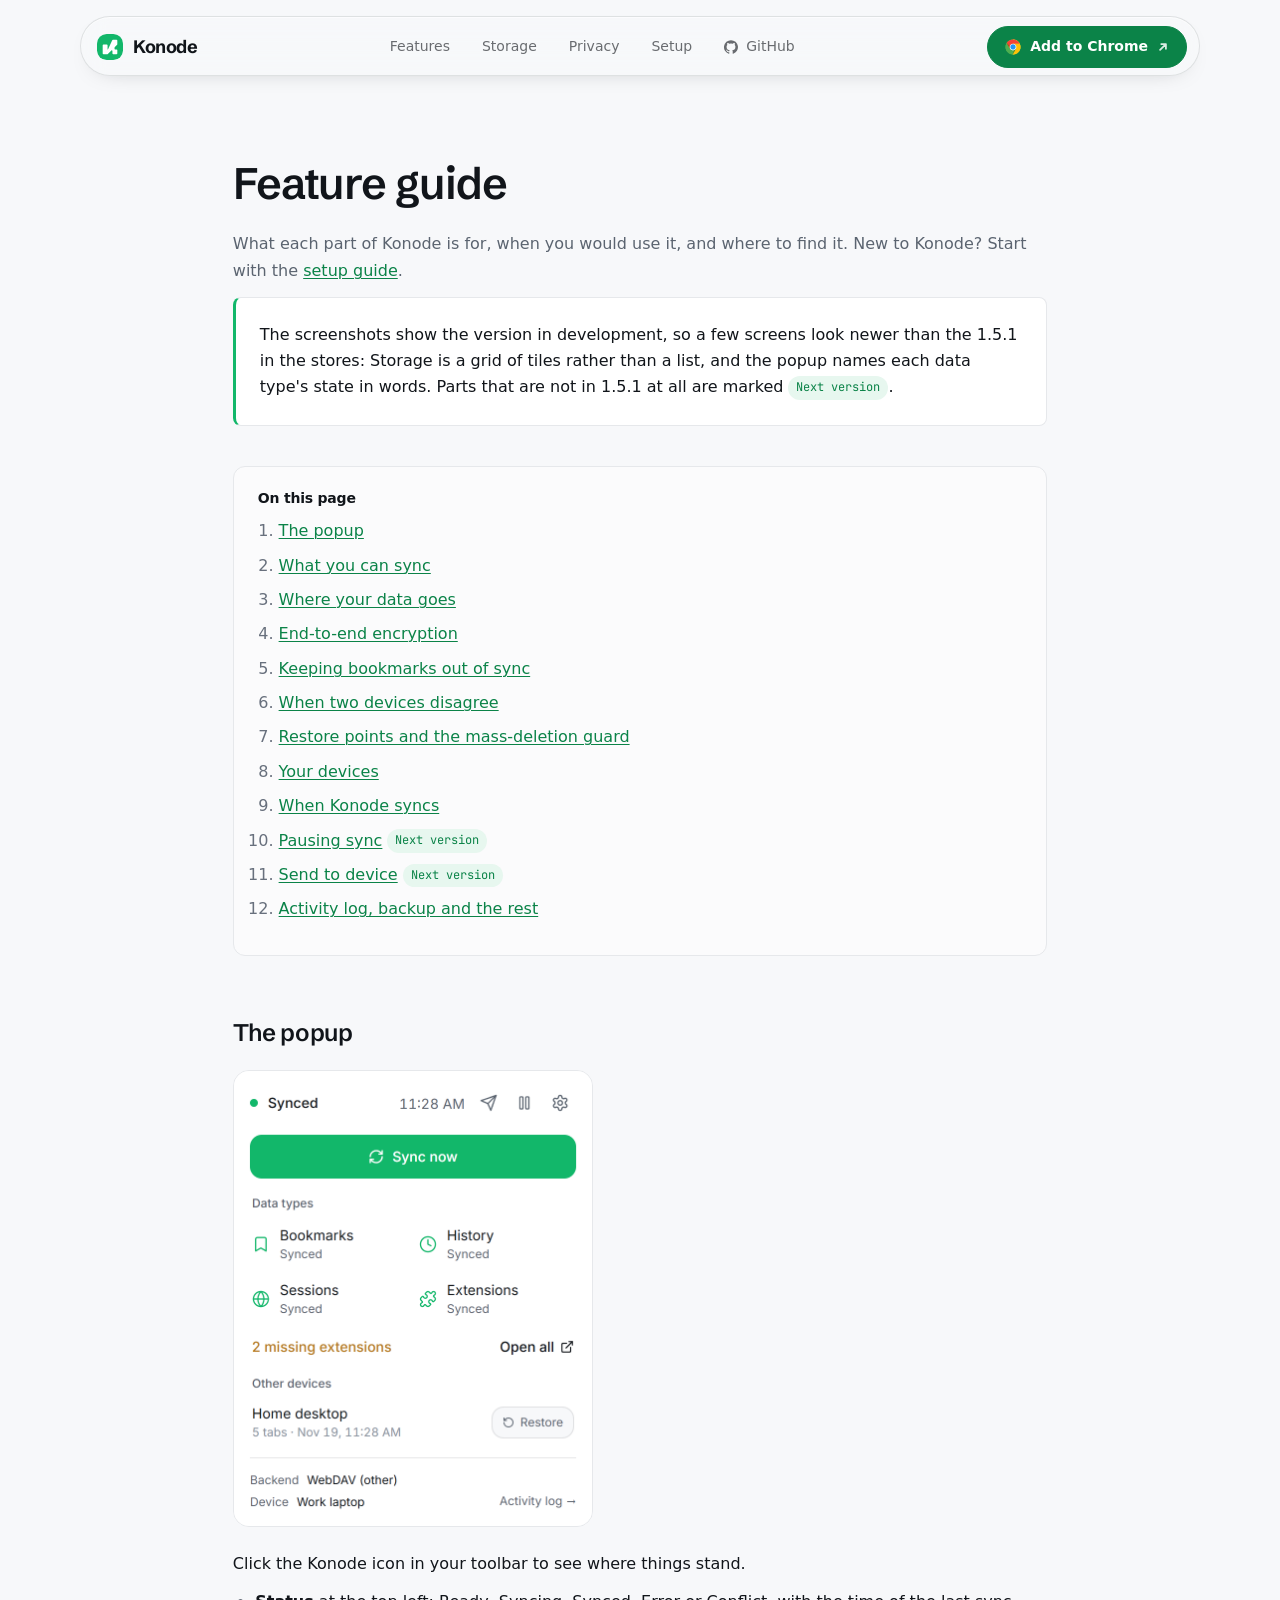
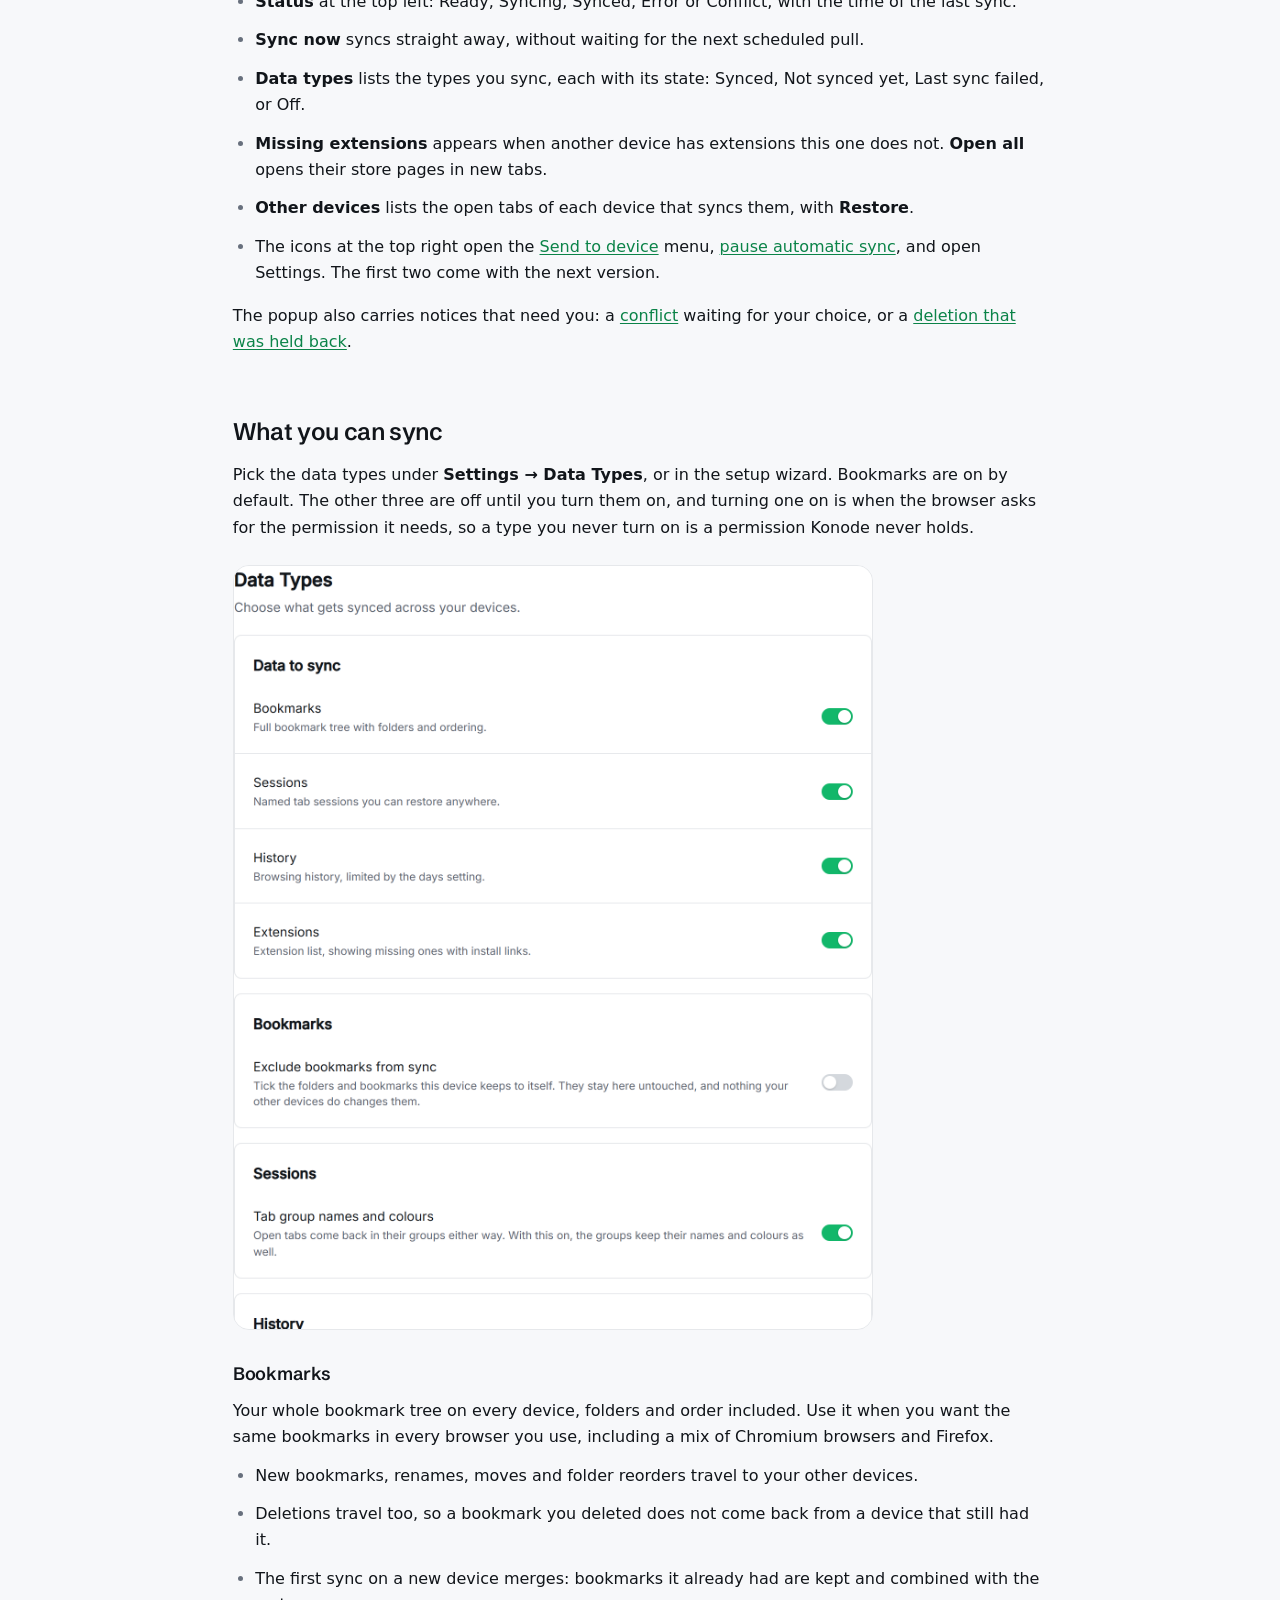
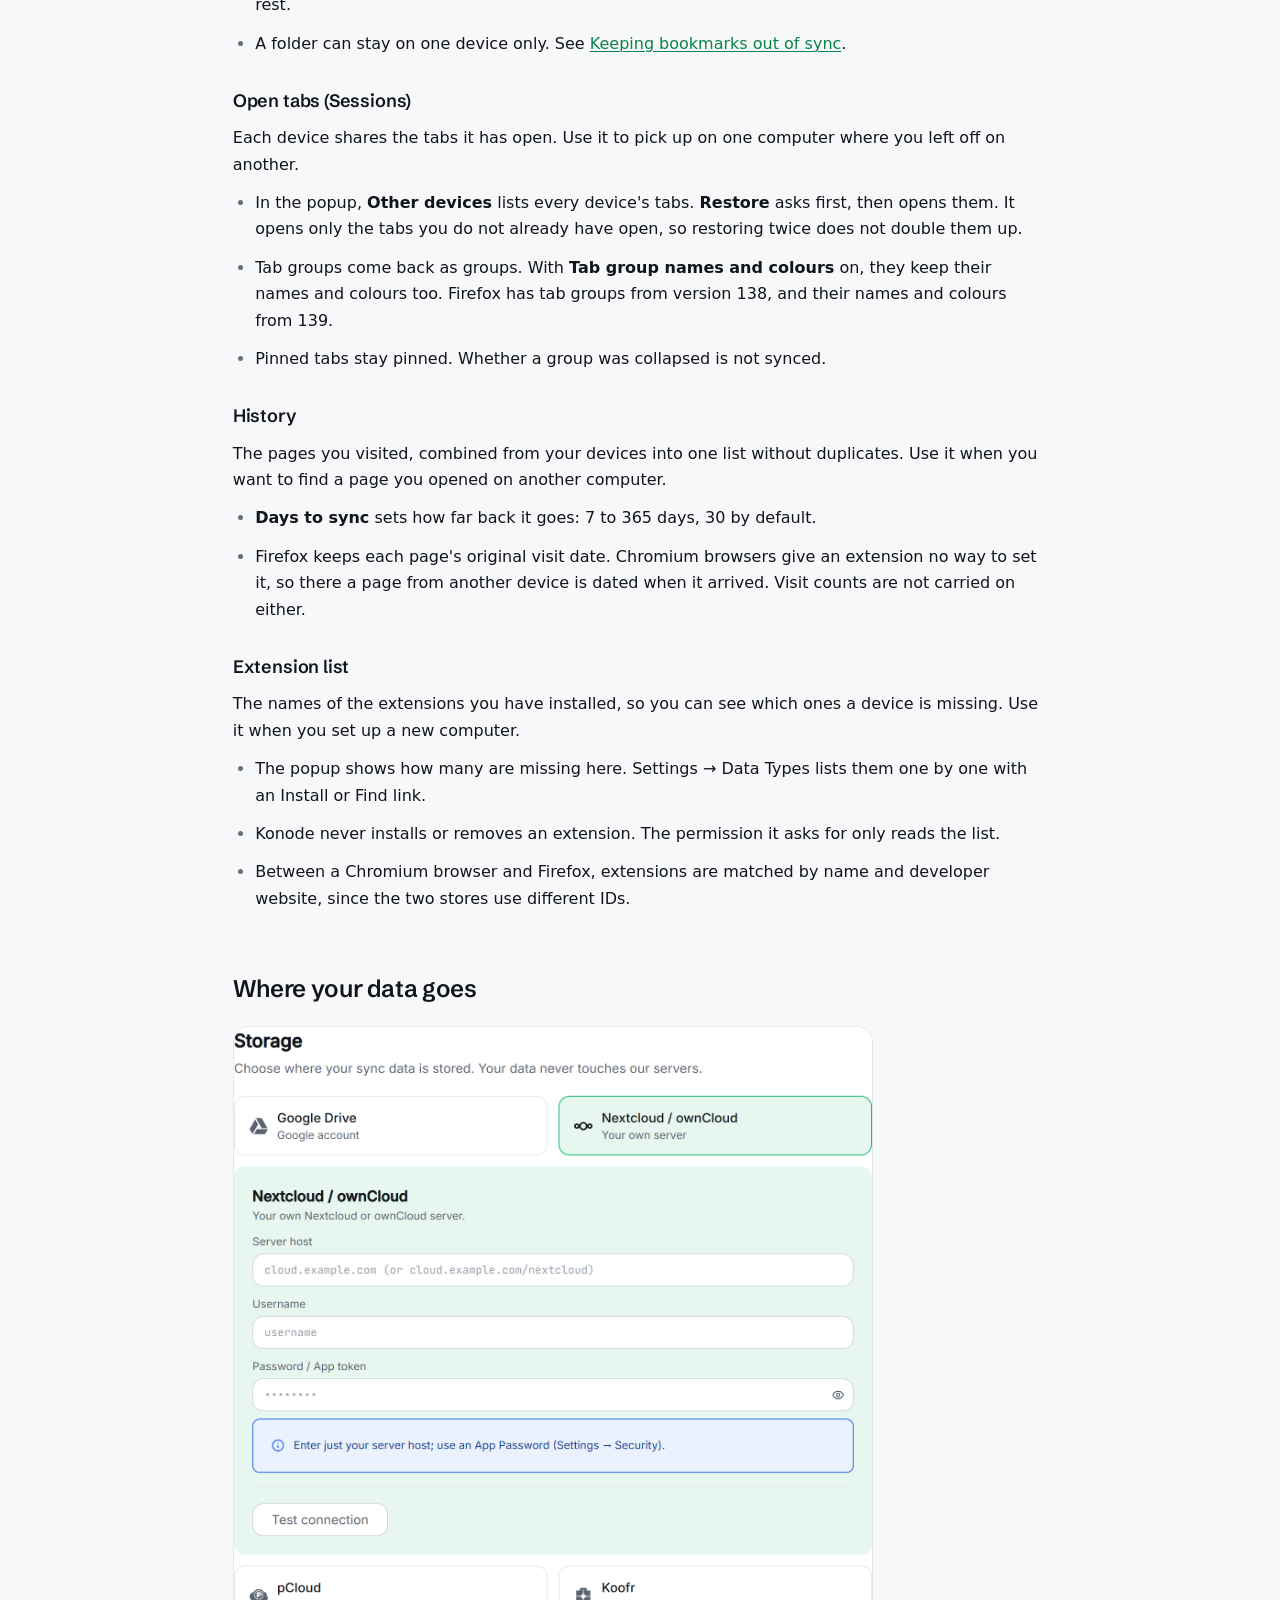
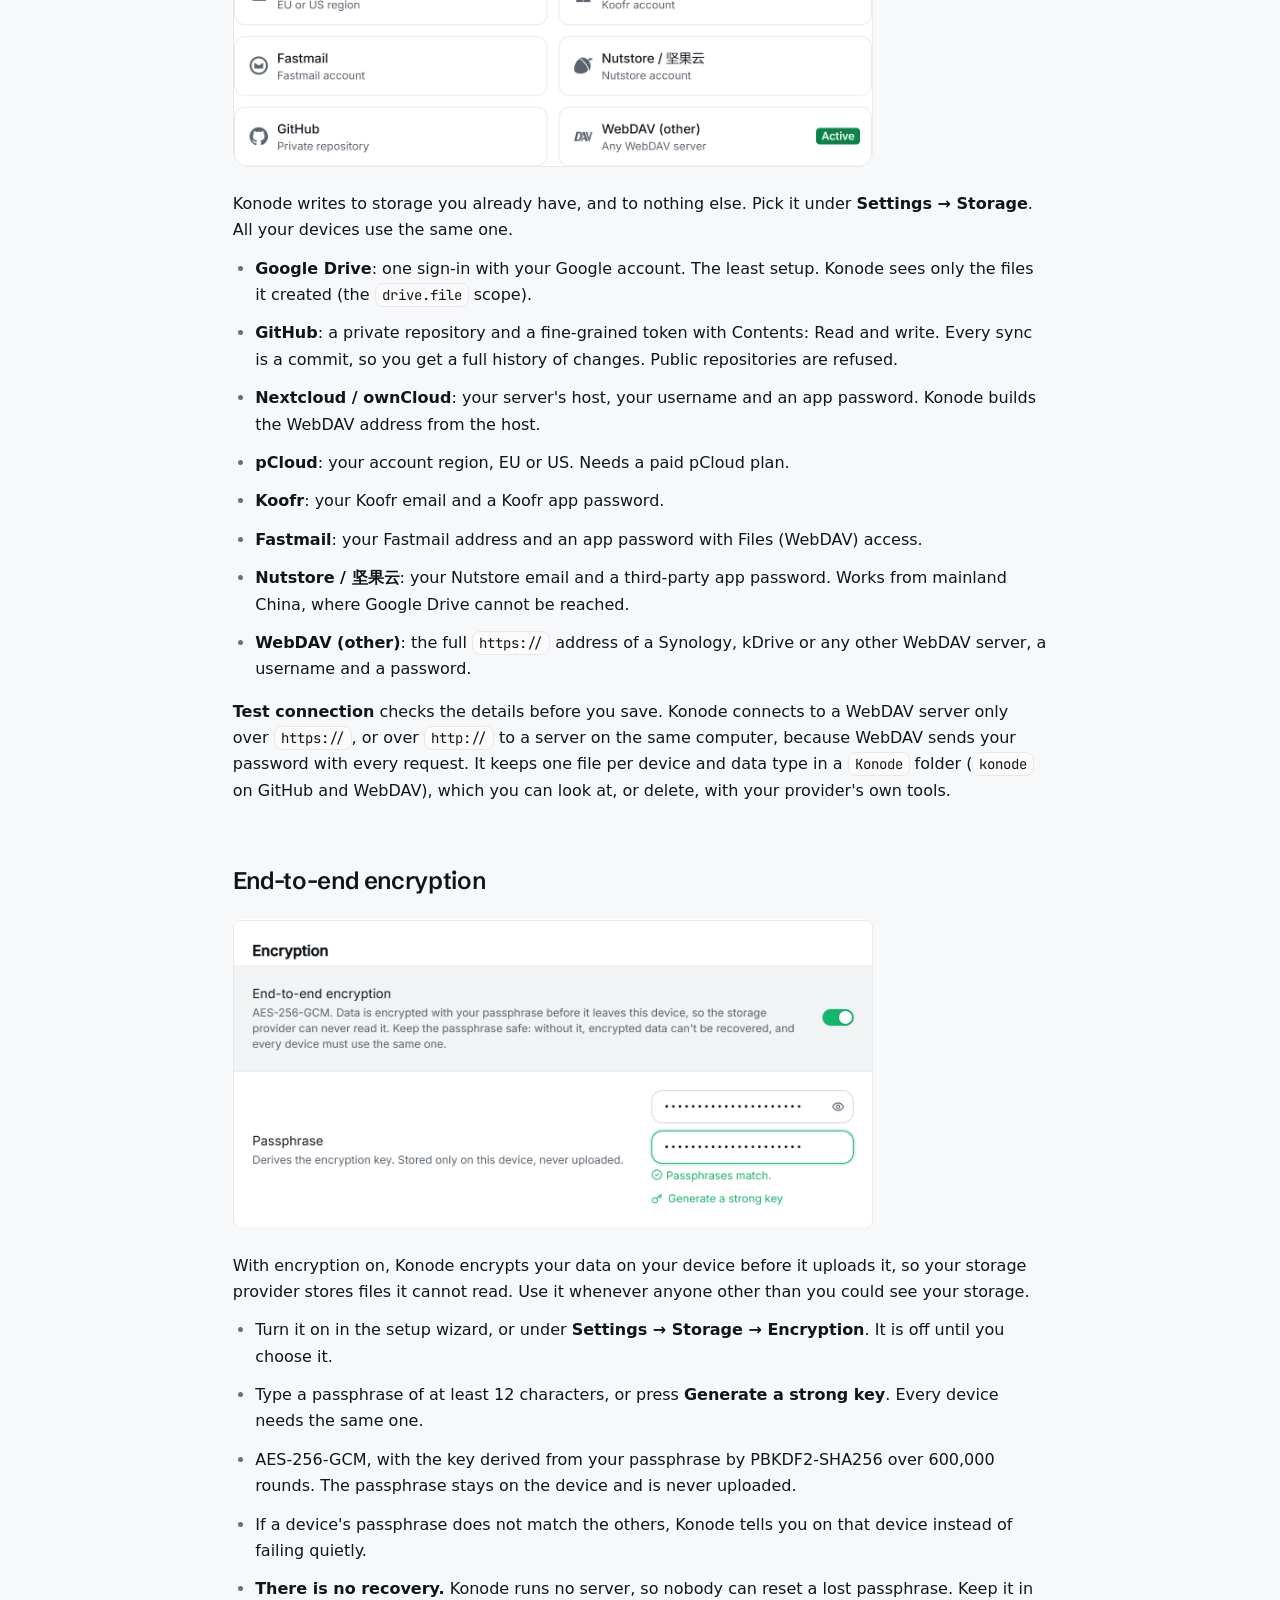
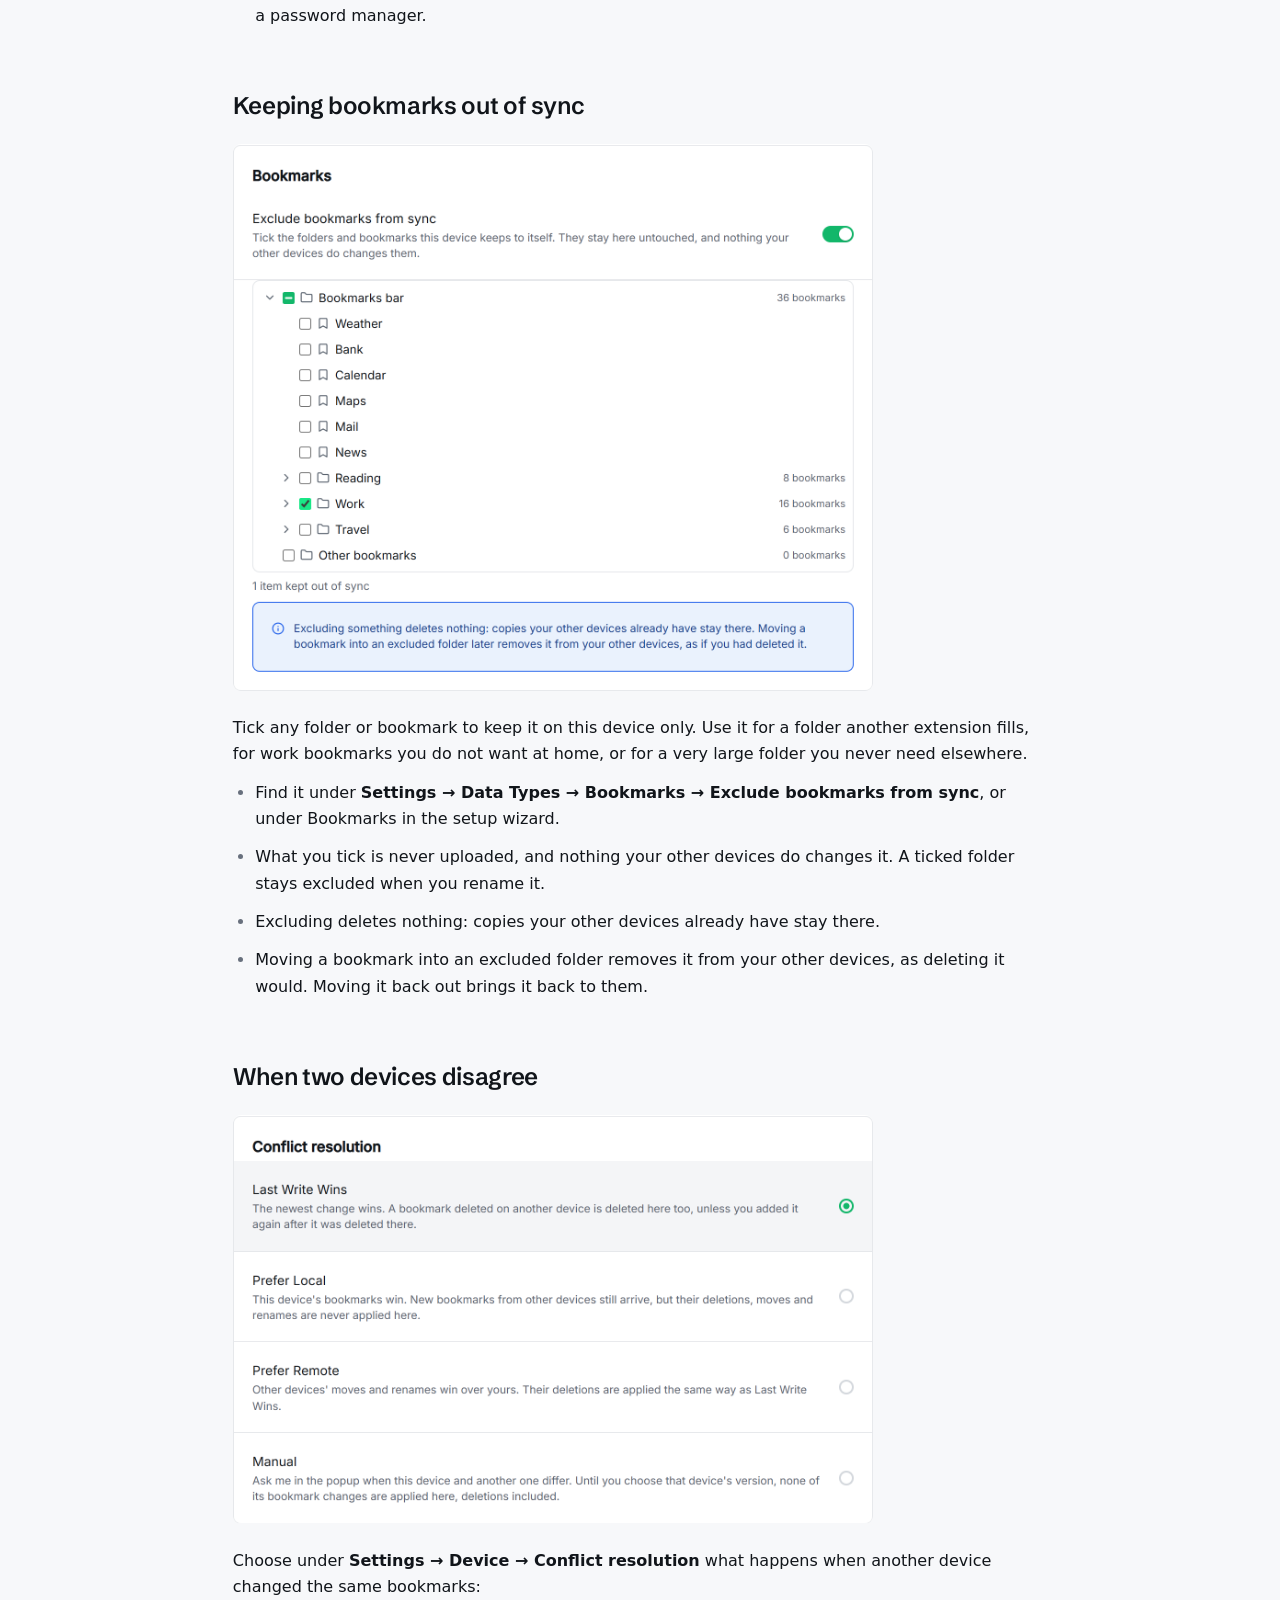
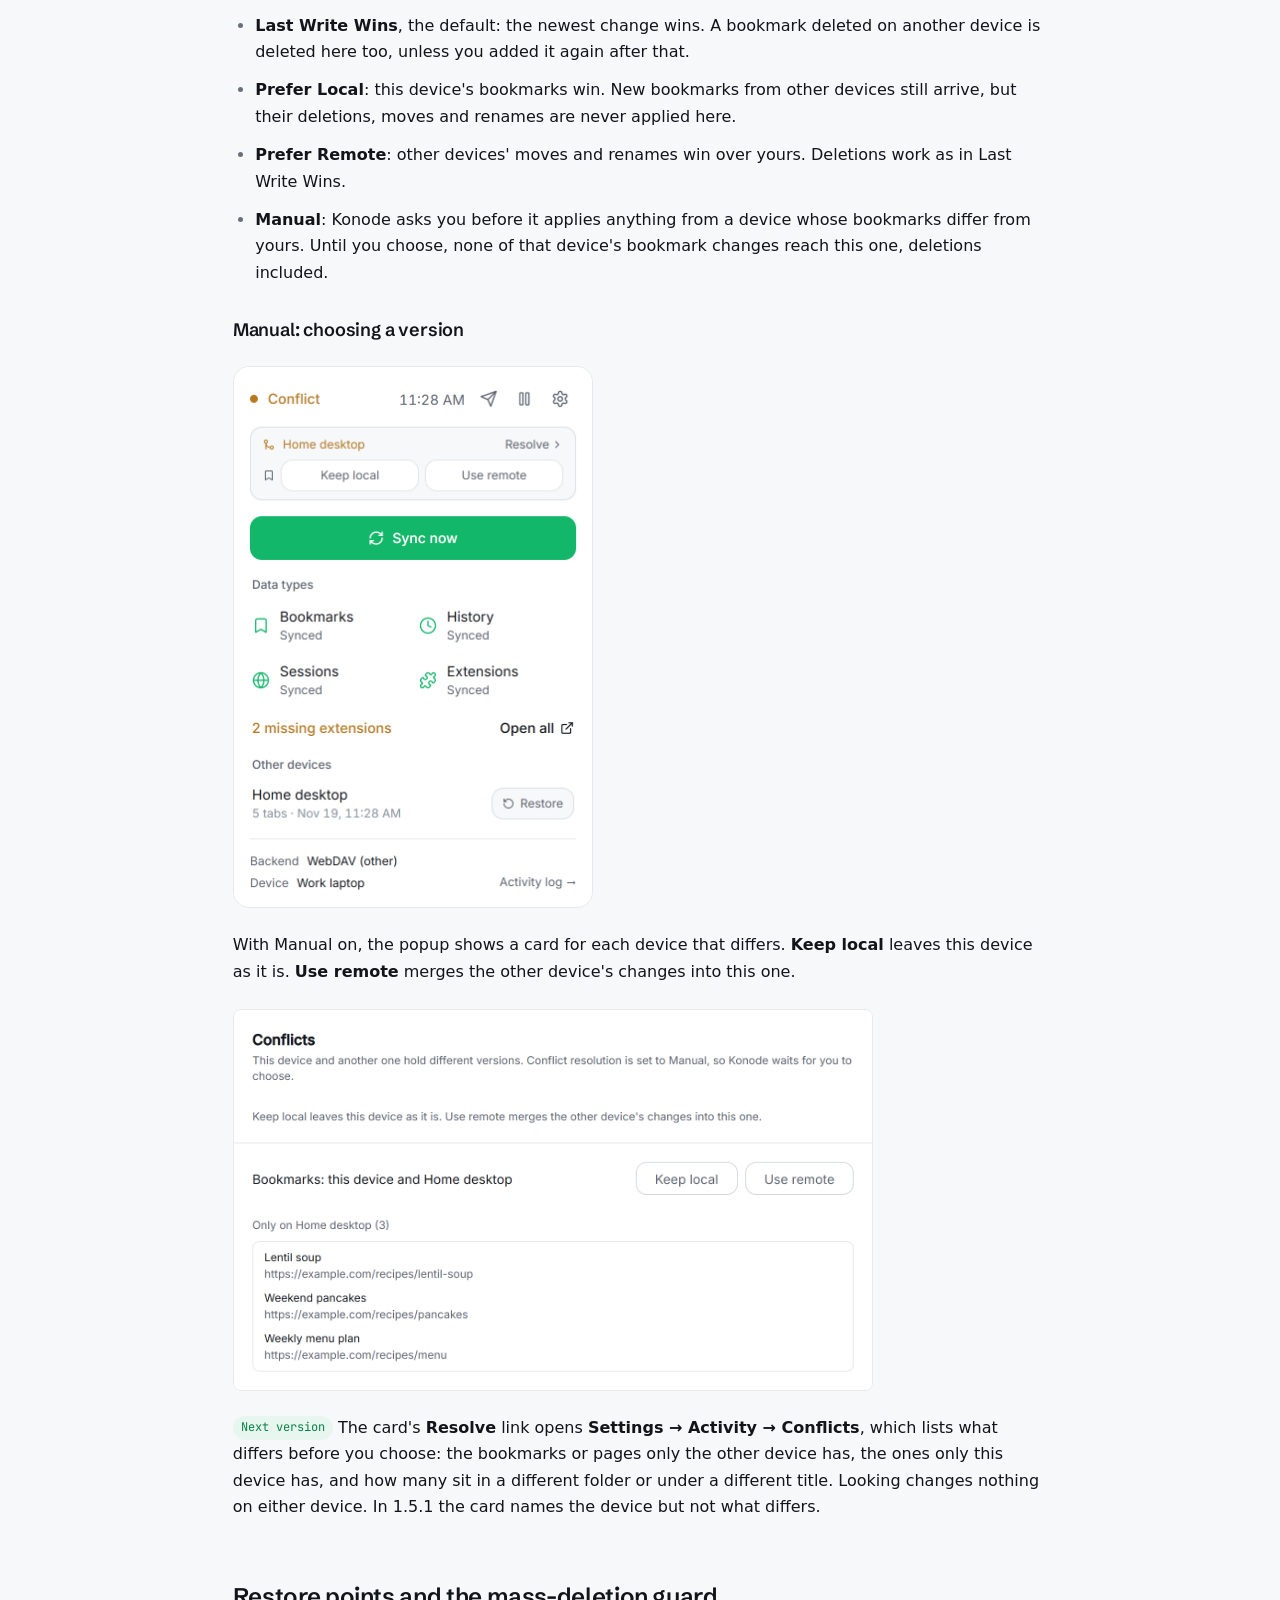
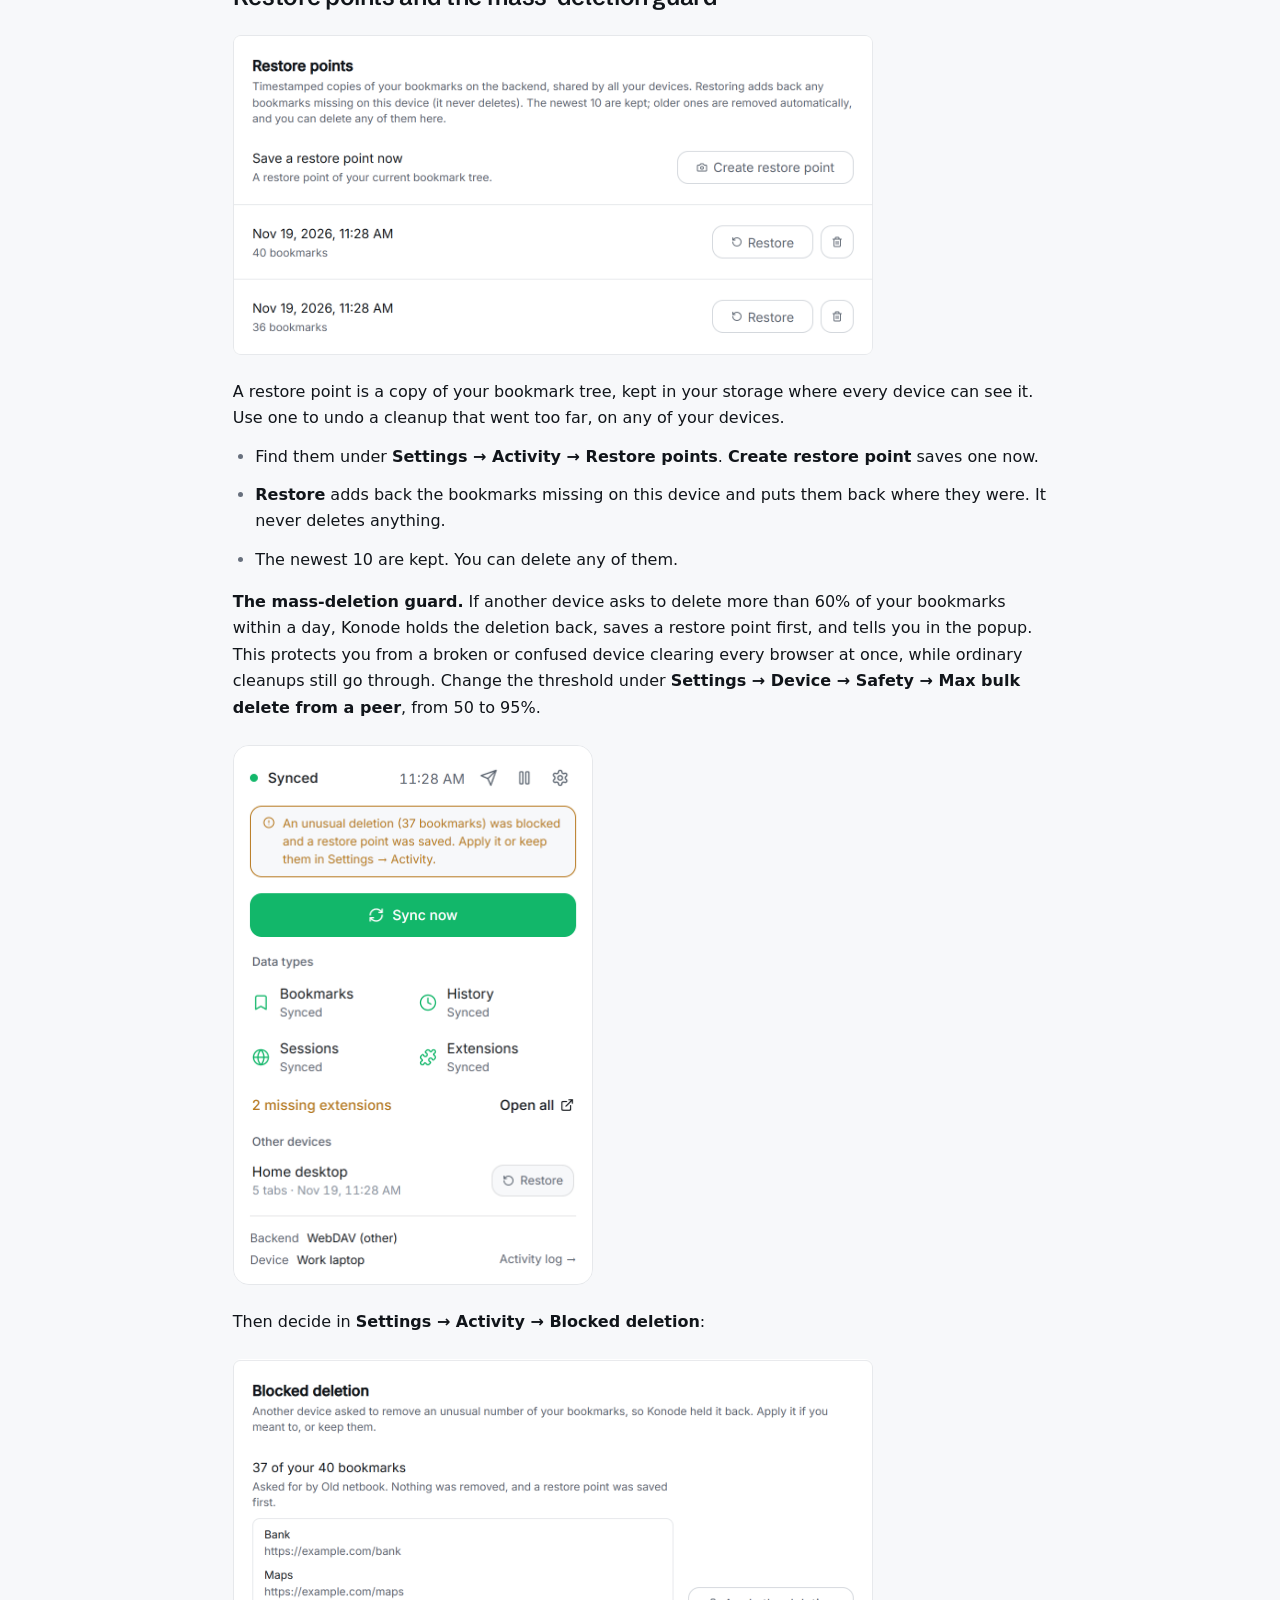
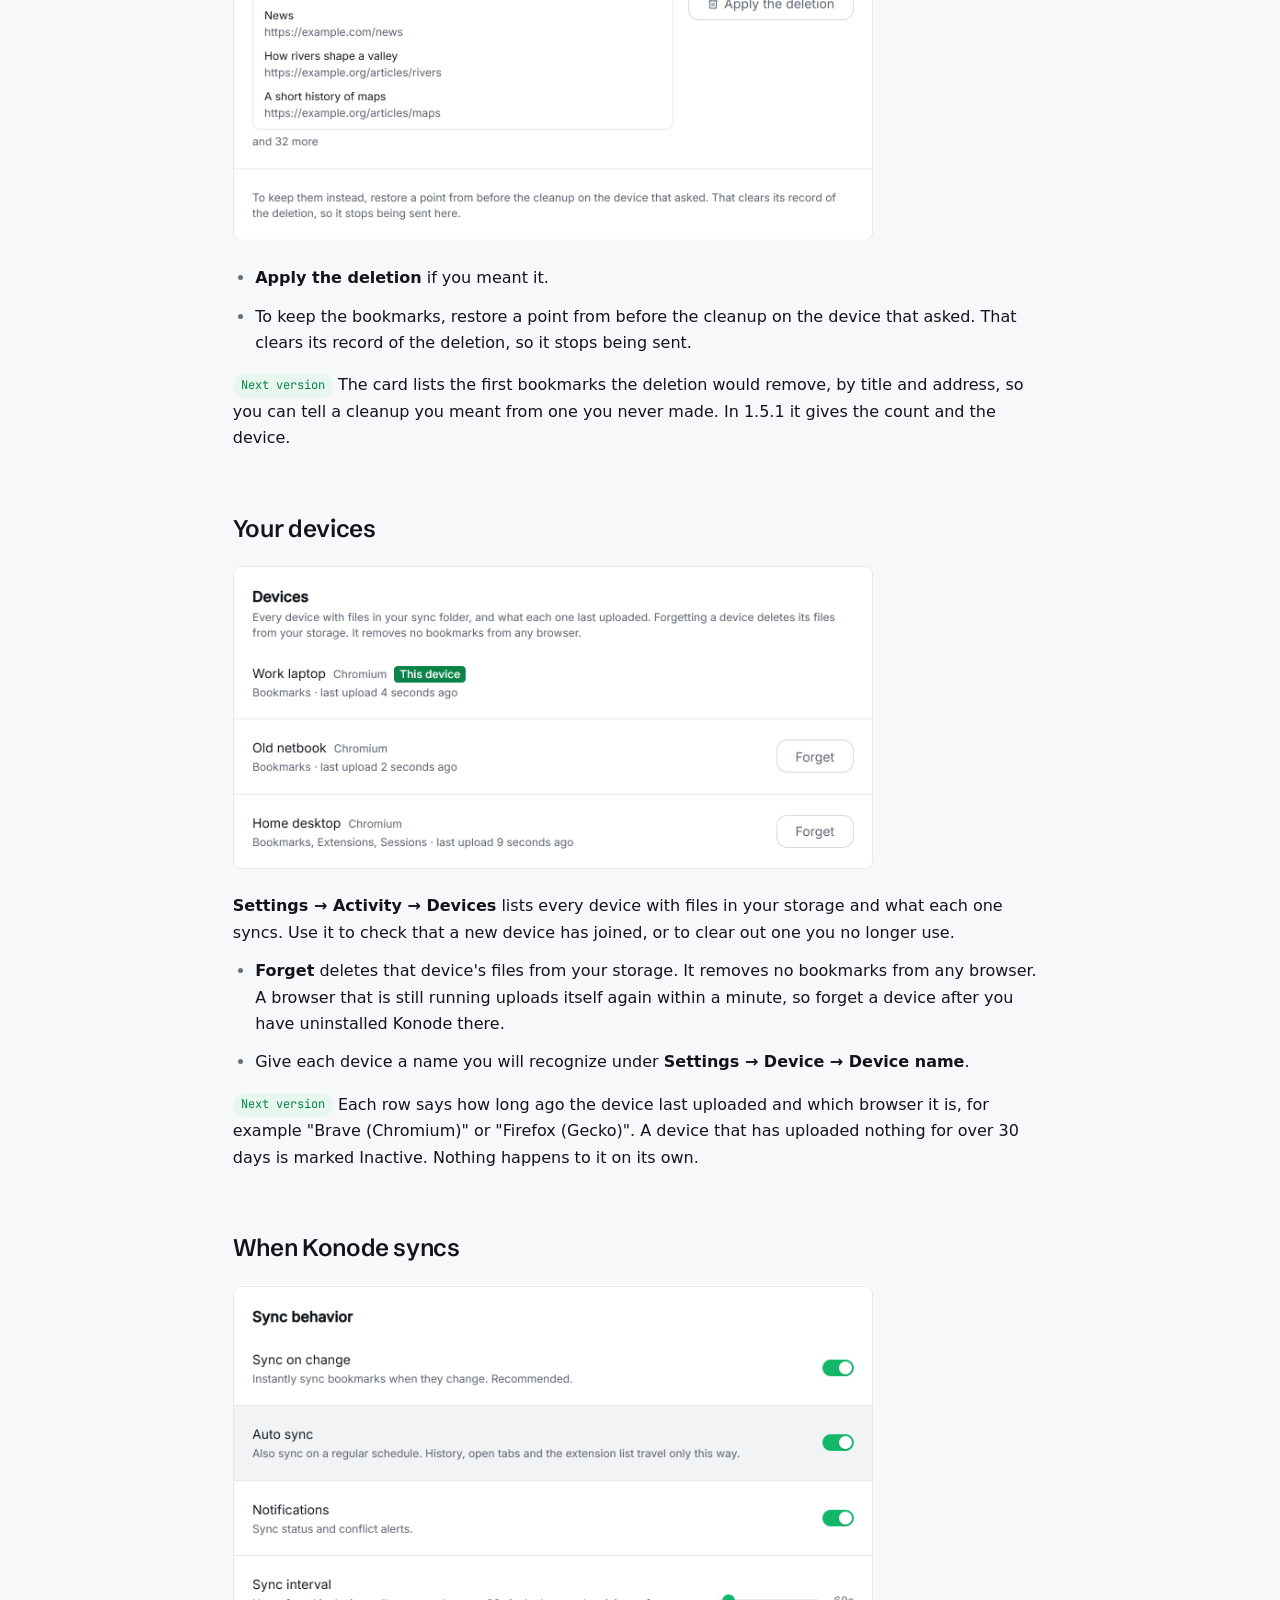
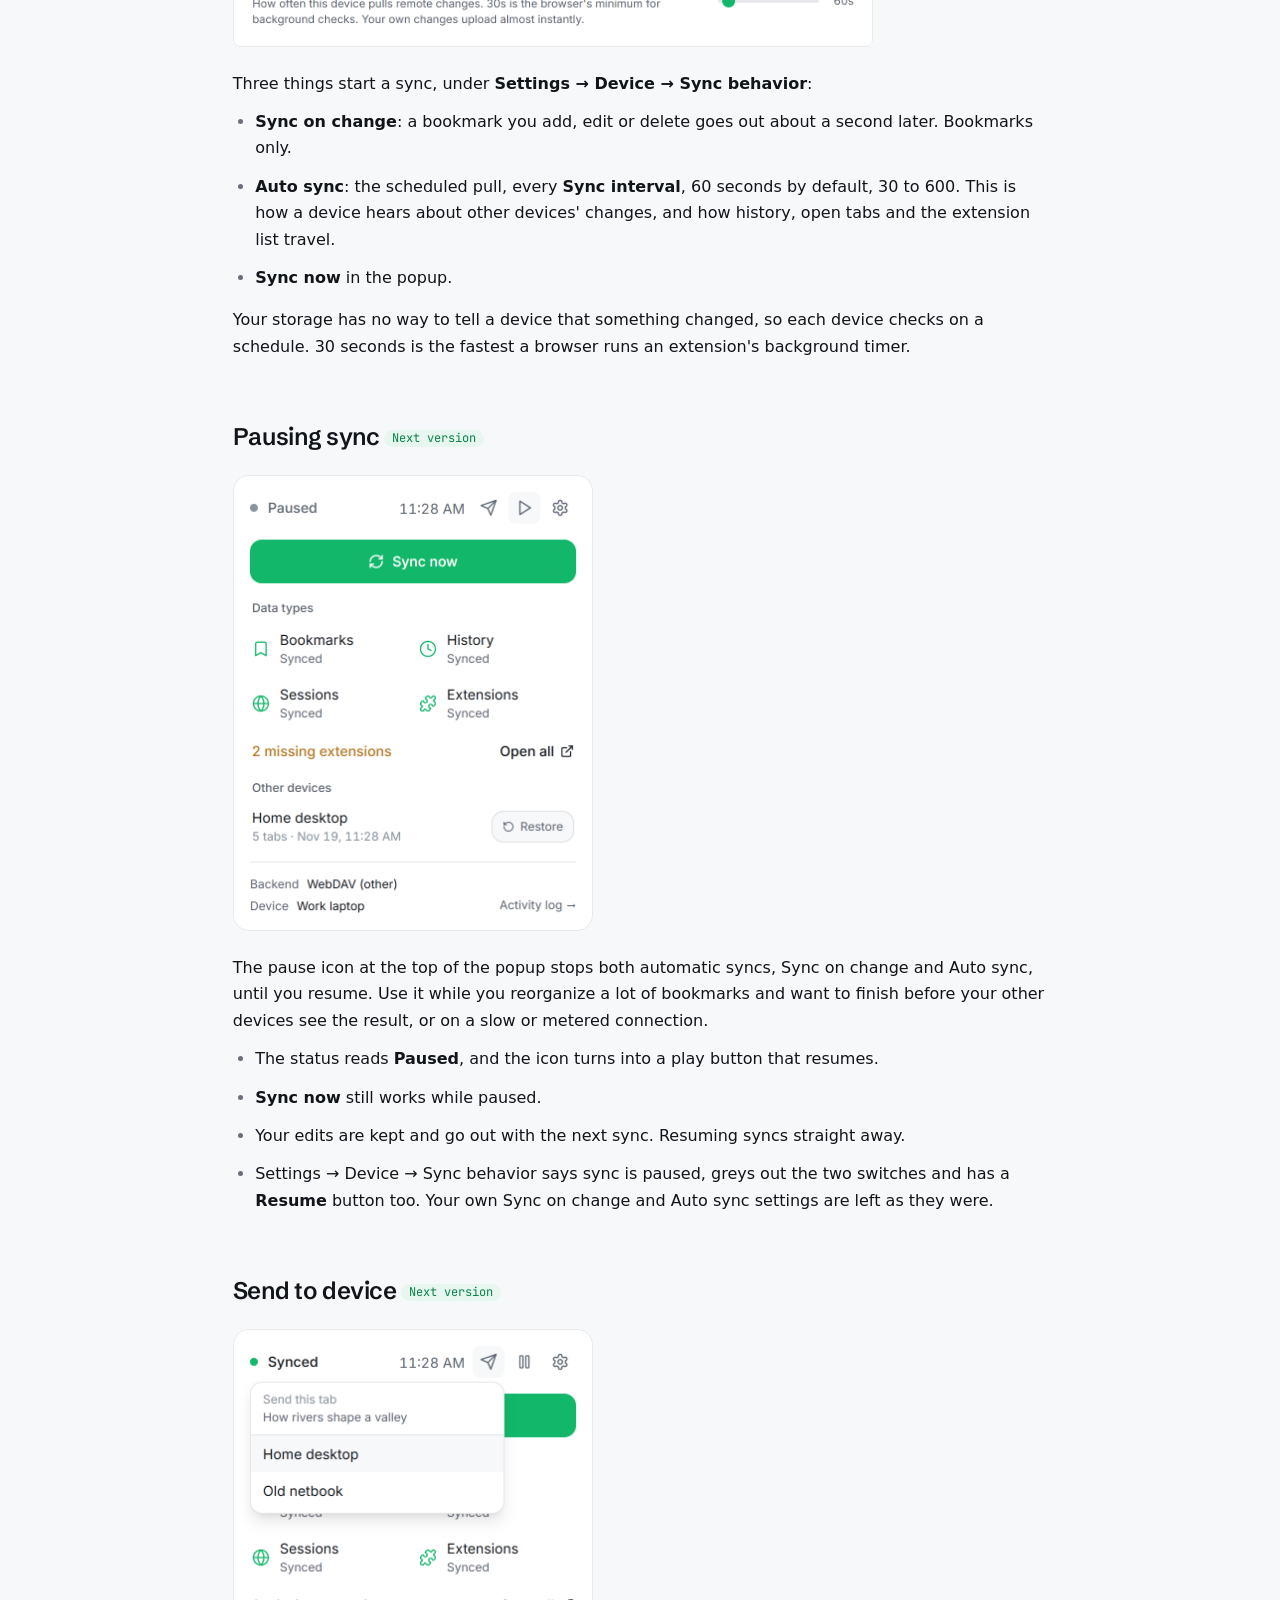
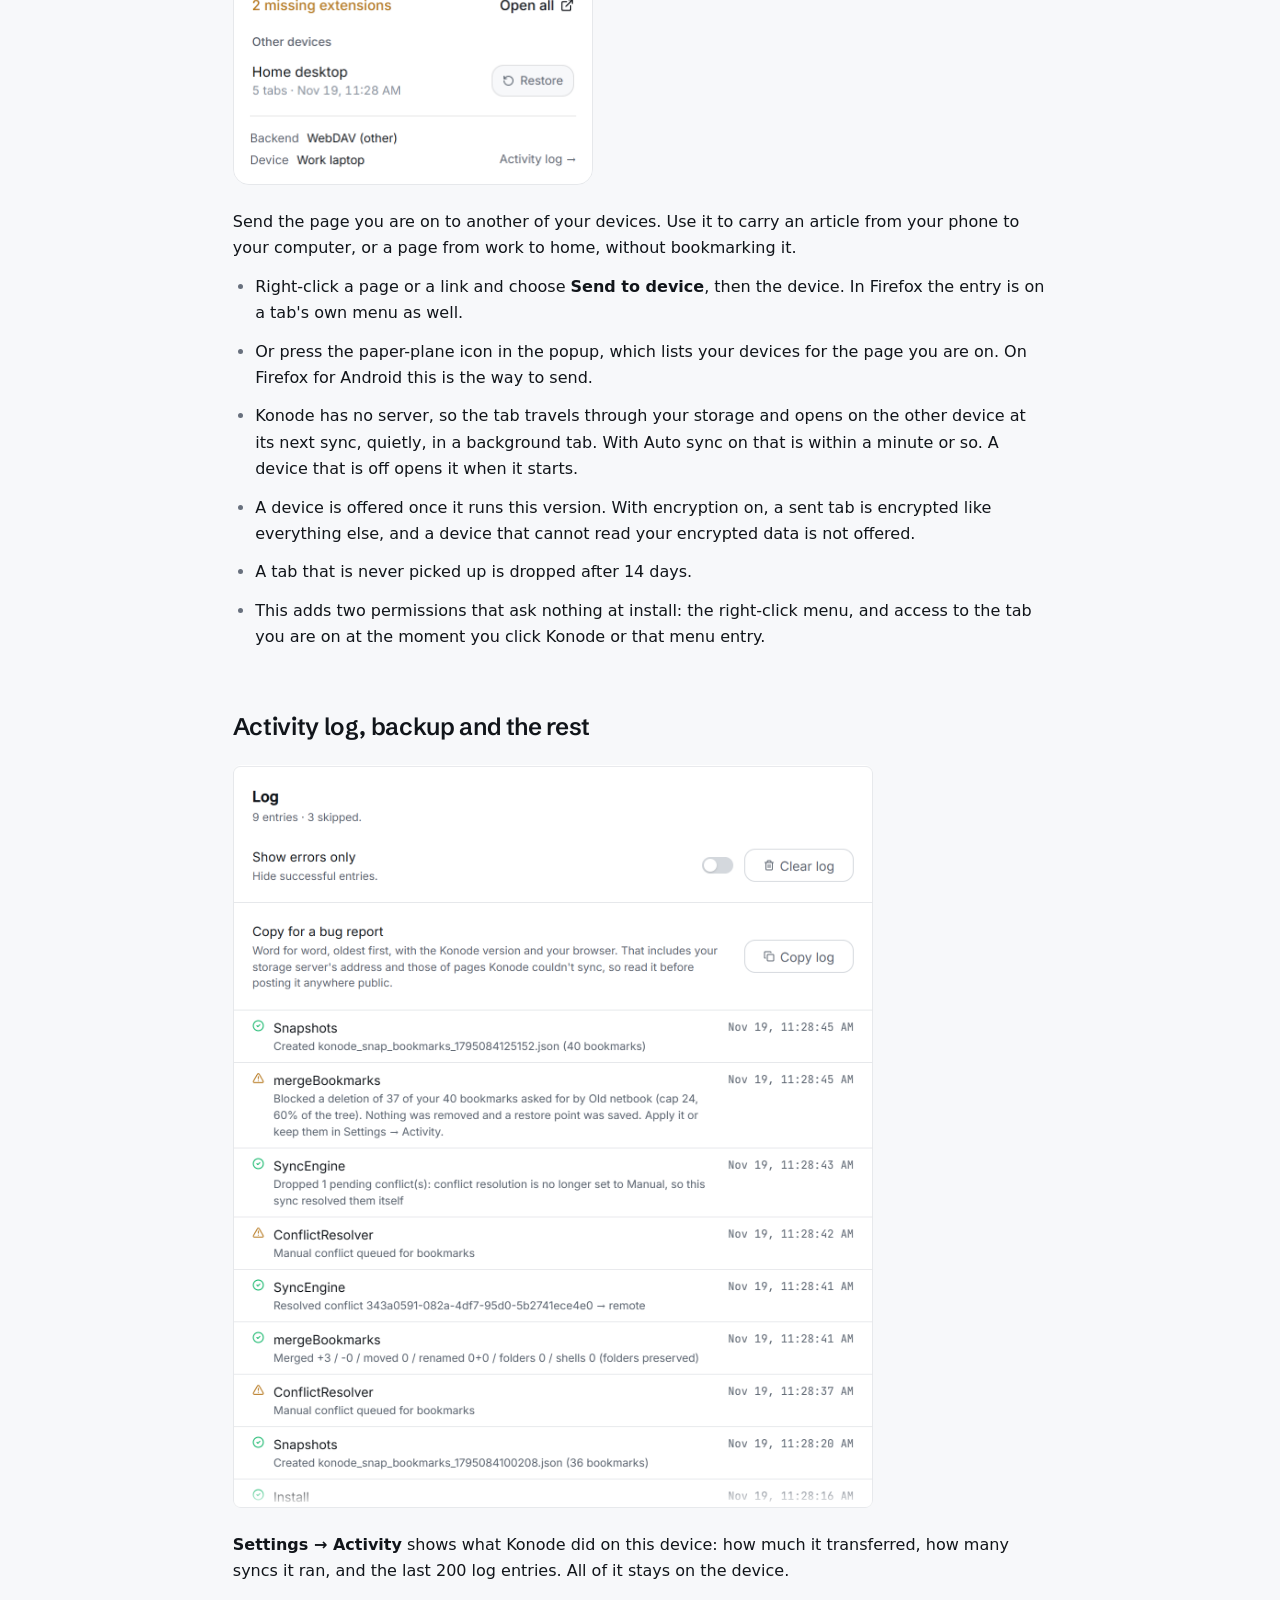
==== features.html @ 8dac18d3 "docs(site): a feature guide with screenshots, and setup and troubleshooting caught up features.html " ====
<!doctype html>
<html lang="en">
<head>
  <meta charset="utf-8" />
  <meta name="viewport" content="width=device-width, initial-scale=1" />
  <title>Feature guide. What each part of Konode is for | Konode</title>
  <meta name="description" content="Every Konode feature with a screenshot: the popup, bookmarks, open tabs, history and extension sync, storage providers, end-to-end encryption, conflict resolution, restore points, the device list, and what comes in the next version." />
  <link rel="canonical" href="https://konode.org/features.html" />
  <link rel="icon" href="icon.svg?v=2" type="image/svg+xml" />
  <link rel="icon" href="icon128.png?v=2" sizes="128x128" />
  <link rel="apple-touch-icon" href="icon128.png?v=2" />
  <meta name="theme-color" content="#f7f8fa" />
  <link rel="preload" href="fonts/schibsted-grotesk-latin.woff2" as="font" type="font/woff2" crossorigin />
  <link rel="preload" href="fonts/jetbrains-mono-latin.woff2" as="font" type="font/woff2" crossorigin />
  <link rel="stylesheet" href="tokens.css?v=3" />
  <link rel="stylesheet" href="header.css?v=3" />
  <link rel="stylesheet" href="docs.css?v=3" />
  <meta property="og:type" content="article" />
  <meta property="og:site_name" content="Konode" />
  <meta property="og:url" content="https://konode.org/features.html" />
  <meta property="og:title" content="Feature guide. What each part of Konode is for | Konode" />
  <meta property="og:description" content="What each part of Konode is for, when to use it, and where to find it, with screenshots." />
  <meta property="og:image" content="https://konode.org/og.png?v=1" />
  <meta property="og:image:width" content="1200" />
  <meta property="og:image:height" content="630" />
  <meta property="og:image:type" content="image/png" />
  <meta property="og:image:alt" content="Konode. Sync your browser to storage you own." />
  <meta name="twitter:card" content="summary_large_image" />
  <script src="konode.js" defer></script>
</head>
<body>
  <a class="skip" href="#main">Skip to content</a>

  <header class="site-header">
    <a class="brand" href="index.html"><img src="icon.svg" alt="" /> Konode</a>

    <nav class="primary-nav" aria-label="Primary navigation">
      <a href="index.html#features">Features</a>
      <a href="index.html#storage">Storage</a>
      <a href="index.html#privacy">Privacy</a>
      <a href="setup.html">Setup</a>
      <a href="https://github.com/konabe-studio/konode" target="_blank" rel="noopener noreferrer">
        <svg viewBox="0 0 24 24" aria-hidden="true"><path d="M12 .3a12 12 0 0 0-3.8 23.4c.6.1.8-.3.8-.6v-2.3c-3.3.7-4-1.4-4-1.4-.5-1.4-1.3-1.8-1.3-1.8-1.1-.7.1-.7.1-.7 1.2.1 1.8 1.2 1.8 1.2 1.1 1.8 2.8 1.3 3.5 1 .1-.8.4-1.3.8-1.6-2.7-.3-5.5-1.3-5.5-5.9 0-1.3.5-2.4 1.2-3.2-.1-.3-.5-1.5.1-3.2 0 0 1-.3 3.3 1.2a11.5 11.5 0 0 1 6 0c2.3-1.5 3.3-1.2 3.3-1.2.6 1.7.2 2.9.1 3.2.8.8 1.2 1.9 1.2 3.2 0 4.6-2.8 5.6-5.5 5.9.4.4.8 1.1.8 2.2v3.4c0 .3.2.7.8.6A12 12 0 0 0 12 .3Z"/></svg>
        GitHub
      </a>
    </nav>

    <details class="mobile-nav">
      <summary aria-label="Open navigation menu">
        <svg viewBox="0 0 24 24" fill="none" stroke-width="2" stroke-linecap="round" aria-hidden="true">
          <path d="M4 5h16" /><path d="M4 12h16" /><path d="M4 19h16" />
        </svg>
      </summary>
      <nav aria-label="Mobile navigation">
        <a class="m-install js-install" href="https://chromewebstore.google.com/detail/konode/mmlfiiimnpnjcjhhbldenpcmnibedkfa" target="_blank" rel="noopener noreferrer">Add to <span class="js-browser">Chrome</span> for free</a>
        <a href="index.html">Home</a>
        <a href="index.html#features">Features</a>
        <a href="index.html#storage">Storage</a>
        <a href="index.html#privacy">Privacy</a>
        <a href="index.html#compare">Compare</a>
        <a href="index.html#faq">FAQ</a>
        <a href="features.html" aria-current="page">Feature guide</a>
        <a href="setup.html">Setup guide</a>
        <a href="troubleshooting.html">Troubleshooting</a>
        <a href="roadmap.html">Roadmap</a>
        <a href="privacy.html">Privacy policy</a>
        <a href="https://github.com/konabe-studio/konode" target="_blank" rel="noopener noreferrer">GitHub</a>
      </nav>
    </details>

    <a class="header-cta js-install" href="https://chromewebstore.google.com/detail/konode/mmlfiiimnpnjcjhhbldenpcmnibedkfa" target="_blank" rel="noopener noreferrer">
      <img class="js-browser-logo" src="assets/chrome.svg" alt="" />
      <span>Add to <span class="js-browser">Chrome</span></span>
      <svg class="ext" viewBox="0 0 16 16" fill="none" aria-hidden="true"><path d="M11.3333 10V4.66667H6M11.3333 4.66667L4.66667 11.3333" stroke="currentColor" stroke-width="2" stroke-linecap="round" stroke-linejoin="round"/></svg>
    </a>
  </header>

  <main id="main" class="wrap doc">
    <h1>Feature guide</h1>
    <p class="lead">
      What each part of Konode is for, when you would use it, and where to find it. New to
      Konode? Start with the <a href="setup.html">setup guide</a>.
    </p>

    <div class="callout">
      <p>
        The screenshots show the version in development, so a few screens look newer than
        the 1.5.1 in the stores: Storage is a grid of tiles rather than a list, and the
        popup names each data type's state in words. Parts that are not in 1.5.1 at all
        are marked <span class="next">Next version</span>.
      </p>
    </div>

    <nav class="toc" aria-label="On this page">
      <h2>On this page</h2>
      <ol>
        <li><a href="#popup">The popup</a></li>
        <li><a href="#sync">What you can sync</a></li>
        <li><a href="#storage">Where your data goes</a></li>
        <li><a href="#encryption">End-to-end encryption</a></li>
        <li><a href="#exclude">Keeping bookmarks out of sync</a></li>
        <li><a href="#conflicts">When two devices disagree</a></li>
        <li><a href="#restore">Restore points and the mass-deletion guard</a></li>
        <li><a href="#devices">Your devices</a></li>
        <li><a href="#when">When Konode syncs</a></li>
        <li><a href="#pause">Pausing sync</a> <span class="next">Next version</span></li>
        <li><a href="#send">Send to device</a> <span class="next">Next version</span></li>
        <li><a href="#activity">Activity log, backup and the rest</a></li>
      </ol>
    </nav>

    <h2 id="popup">The popup</h2>
    <figure class="shot">
      <img src="assets/shots/popup.png" width="360" height="457" alt="The Konode popup: status Synced, a Sync now button, four data types each marked Synced, 2 missing extensions with an Open all link, and another device, Home desktop, with 5 tabs and a Restore button" />
    </figure>
    <p>Click the Konode icon in your toolbar to see where things stand.</p>
    <ul>
      <li><strong>Status</strong> at the top left: Ready, Syncing, Synced, Error or Conflict, with the time of the last sync.</li>
      <li><strong>Sync now</strong> syncs straight away, without waiting for the next scheduled pull.</li>
      <li><strong>Data types</strong> lists the types you sync, each with its state: Synced, Not synced yet, Last sync failed, or Off.</li>
      <li><strong>Missing extensions</strong> appears when another device has extensions this one does not. <strong>Open all</strong> opens their store pages in new tabs.</li>
      <li><strong>Other devices</strong> lists the open tabs of each device that syncs them, with <strong>Restore</strong>.</li>
      <li>The icons at the top right open the <a href="#send">Send to device</a> menu, <a href="#pause">pause automatic sync</a>, and open Settings. The first two come with the next version.</li>
    </ul>
    <p>
      The popup also carries notices that need you: a <a href="#conflicts">conflict</a>
      waiting for your choice, or a <a href="#restore">deletion that was held back</a>.
    </p>

    <h2 id="sync">What you can sync</h2>
    <p>
      Pick the data types under <strong>Settings → Data Types</strong>, or in the setup
      wizard. Bookmarks are on by default. The other three are off until you turn them on,
      and turning one on is when the browser asks for the permission it needs, so a type you
      never turn on is a permission Konode never holds.
    </p>
    <figure class="shot">
      <img src="assets/shots/settings-data-types.png" width="640" height="765" alt="Settings, Data Types: switches for Bookmarks, Sessions, History and Extensions, then Exclude bookmarks from sync, and Tab group names and colours" />
    </figure>

    <h3>Bookmarks</h3>
    <p>
      Your whole bookmark tree on every device, folders and order included. Use it when you
      want the same bookmarks in every browser you use, including a mix of Chromium browsers
      and Firefox.
    </p>
    <ul>
      <li>New bookmarks, renames, moves and folder reorders travel to your other devices.</li>
      <li>Deletions travel too, so a bookmark you deleted does not come back from a device that still had it.</li>
      <li>The first sync on a new device merges: bookmarks it already had are kept and combined with the rest.</li>
      <li>A folder can stay on one device only. See <a href="#exclude">Keeping bookmarks out of sync</a>.</li>
    </ul>

    <h3>Open tabs (Sessions)</h3>
    <p>
      Each device shares the tabs it has open. Use it to pick up on one computer where you
      left off on another.
    </p>
    <ul>
      <li>In the popup, <strong>Other devices</strong> lists every device's tabs. <strong>Restore</strong> asks first, then opens them. It opens only the tabs you do not already have open, so restoring twice does not double them up.</li>
      <li>Tab groups come back as groups. With <strong>Tab group names and colours</strong> on, they keep their names and colours too. Firefox has tab groups from version 138, and their names and colours from 139.</li>
      <li>Pinned tabs stay pinned. Whether a group was collapsed is not synced.</li>
    </ul>

    <h3>History</h3>
    <p>
      The pages you visited, combined from your devices into one list without duplicates.
      Use it when you want to find a page you opened on another computer.
    </p>
    <ul>
      <li><strong>Days to sync</strong> sets how far back it goes: 7 to 365 days, 30 by default.</li>
      <li>Firefox keeps each page's original visit date. Chromium browsers give an extension no way to set it, so there a page from another device is dated when it arrived. Visit counts are not carried on either.</li>
    </ul>

    <h3>Extension list</h3>
    <p>
      The names of the extensions you have installed, so you can see which ones a device is
      missing. Use it when you set up a new computer.
    </p>
    <ul>
      <li>The popup shows how many are missing here. Settings → Data Types lists them one by one with an Install or Find link.</li>
      <li>Konode never installs or removes an extension. The permission it asks for only reads the list.</li>
      <li>Between a Chromium browser and Firefox, extensions are matched by name and developer website, since the two stores use different IDs.</li>
    </ul>

    <h2 id="storage">Where your data goes</h2>
    <figure class="shot">
      <img src="assets/shots/settings-storage.png" width="640" height="741" alt="Settings, Storage: tiles for Google Drive, Nextcloud / ownCloud, pCloud, Koofr, Fastmail, Nutstore, GitHub and WebDAV (other), with the Nextcloud panel open showing Server host, Username and Password fields and a Test connection button" />
    </figure>
    <p>
      Konode writes to storage you already have, and to nothing else. Pick it under
      <strong>Settings → Storage</strong>. All your devices use the same one.
    </p>
    <ul>
      <li><strong>Google Drive</strong>: one sign-in with your Google account. The least setup. Konode sees only the files it created (the <code>drive.file</code> scope).</li>
      <li><strong>GitHub</strong>: a private repository and a fine-grained token with Contents: Read and write. Every sync is a commit, so you get a full history of changes. Public repositories are refused.</li>
      <li><strong>Nextcloud / ownCloud</strong>: your server's host, your username and an app password. Konode builds the WebDAV address from the host.</li>
      <li><strong>pCloud</strong>: your account region, EU or US. Needs a paid pCloud plan.</li>
      <li><strong>Koofr</strong>: your Koofr email and a Koofr app password.</li>
      <li><strong>Fastmail</strong>: your Fastmail address and an app password with Files (WebDAV) access.</li>
      <li><strong>Nutstore / 坚果云</strong>: your Nutstore email and a third-party app password. Works from mainland China, where Google Drive cannot be reached.</li>
      <li><strong>WebDAV (other)</strong>: the full <code>https://</code> address of a Synology, kDrive or any other WebDAV server, a username and a password.</li>
    </ul>
    <p>
      <strong>Test connection</strong> checks the details before you save. Konode connects
      to a WebDAV server only over <code>https://</code>, or over <code>http://</code> to a
      server on the same computer, because WebDAV sends your password with every request.
      It keeps one file per device and data type in a <code>Konode</code> folder
      (<code>konode</code> on GitHub and WebDAV), which you can look at, or delete, with
      your provider's own tools.
    </p>

    <h2 id="encryption">End-to-end encryption</h2>
    <figure class="shot card">
      <img src="assets/shots/settings-encryption.png" width="640" height="310" alt="Settings, Storage, Encryption card: End-to-end encryption switched on, with a passphrase typed twice and the note Passphrases match" />
    </figure>
    <p>
      With encryption on, Konode encrypts your data on your device before it uploads it, so
      your storage provider stores files it cannot read. Use it whenever anyone other than
      you could see your storage.
    </p>
    <ul>
      <li>Turn it on in the setup wizard, or under <strong>Settings → Storage → Encryption</strong>. It is off until you choose it.</li>
      <li>Type a passphrase of at least 12 characters, or press <strong>Generate a strong key</strong>. Every device needs the same one.</li>
      <li>AES-256-GCM, with the key derived from your passphrase by PBKDF2-SHA256 over 600,000 rounds. The passphrase stays on the device and is never uploaded.</li>
      <li>If a device's passphrase does not match the others, Konode tells you on that device instead of failing quietly.</li>
      <li><strong>There is no recovery.</strong> Konode runs no server, so nobody can reset a lost passphrase. Keep it in a password manager.</li>
    </ul>

    <h2 id="exclude">Keeping bookmarks out of sync</h2>
    <figure class="shot card">
      <img src="assets/shots/settings-exclusions.png" width="640" height="547" alt="Settings, Data Types, Bookmarks card: Exclude bookmarks from sync switched on, showing the bookmark tree with the Work folder ticked and the note 1 item kept out of sync" />
    </figure>
    <p>
      Tick any folder or bookmark to keep it on this device only. Use it for a folder
      another extension fills, for work bookmarks you do not want at home, or for a very
      large folder you never need elsewhere.
    </p>
    <ul>
      <li>Find it under <strong>Settings → Data Types → Bookmarks → Exclude bookmarks from sync</strong>, or under Bookmarks in the setup wizard.</li>
      <li>What you tick is never uploaded, and nothing your other devices do changes it. A ticked folder stays excluded when you rename it.</li>
      <li>Excluding deletes nothing: copies your other devices already have stay there.</li>
      <li>Moving a bookmark into an excluded folder removes it from your other devices, as deleting it would. Moving it back out brings it back to them.</li>
    </ul>

    <h2 id="conflicts">When two devices disagree</h2>
    <figure class="shot card">
      <img src="assets/shots/settings-conflict-strategies.png" width="640" height="409" alt="Settings, Device, Conflict resolution: Last Write Wins selected, with Prefer Local, Prefer Remote and Manual below it, each with a description" />
    </figure>
    <p>
      Choose under <strong>Settings → Device → Conflict resolution</strong> what happens when
      another device changed the same bookmarks:
    </p>
    <ul>
      <li><strong>Last Write Wins</strong>, the default: the newest change wins. A bookmark deleted on another device is deleted here too, unless you added it again after that.</li>
      <li><strong>Prefer Local</strong>: this device's bookmarks win. New bookmarks from other devices still arrive, but their deletions, moves and renames are never applied here.</li>
      <li><strong>Prefer Remote</strong>: other devices' moves and renames win over yours. Deletions work as in Last Write Wins.</li>
      <li><strong>Manual</strong>: Konode asks you before it applies anything from a device whose bookmarks differ from yours. Until you choose, none of that device's bookmark changes reach this one, deletions included.</li>
    </ul>
    <h3>Manual: choosing a version</h3>
    <figure class="shot">
      <img src="assets/shots/popup-conflict.png" width="360" height="543" alt="The popup in Conflict state with a card for Home desktop offering Resolve, Keep local and Use remote" />
    </figure>
    <p>
      With Manual on, the popup shows a card for each device that differs. <strong>Keep
      local</strong> leaves this device as it is. <strong>Use remote</strong> merges the other
      device's changes into this one.
    </p>
    <figure class="shot card">
      <img src="assets/shots/settings-conflict-view.png" width="640" height="382" alt="Settings, Activity, Conflicts: Bookmarks, this device and Home desktop, with Keep local and Use remote buttons and a list headed Only on Home desktop (3) naming Lentil soup, Weekend pancakes and Weekly menu plan with their addresses" />
    </figure>
    <p>
      <span class="next">Next version</span> The card's <strong>Resolve</strong> link opens
      <strong>Settings → Activity → Conflicts</strong>, which lists what differs before you
      choose: the bookmarks or pages only the other device has, the ones only this device
      has, and how many sit in a different folder or under a different title. Looking
      changes nothing on either device. In 1.5.1 the card names the device but not what
      differs.
    </p>

    <h2 id="restore">Restore points and the mass-deletion guard</h2>
    <figure class="shot card">
      <img src="assets/shots/settings-restore-points.png" width="640" height="320" alt="Settings, Activity, Restore points: a Create restore point button and two restore points, each with Restore and delete buttons" />
    </figure>
    <p>
      A restore point is a copy of your bookmark tree, kept in your storage where every
      device can see it. Use one to undo a cleanup that went too far, on any of your devices.
    </p>
    <ul>
      <li>Find them under <strong>Settings → Activity → Restore points</strong>. <strong>Create restore point</strong> saves one now.</li>
      <li><strong>Restore</strong> adds back the bookmarks missing on this device and puts them back where they were. It never deletes anything.</li>
      <li>The newest 10 are kept. You can delete any of them.</li>
    </ul>
    <p>
      <strong>The mass-deletion guard.</strong> If another device asks to delete more than
      60% of your bookmarks within a day, Konode holds the deletion back, saves a restore
      point first, and tells you in the popup. This protects you from a broken or confused
      device clearing every browser at once, while ordinary cleanups still go through.
      Change the threshold under <strong>Settings → Device → Safety → Max bulk delete from a
      peer</strong>, from 50 to 95%.
    </p>
    <figure class="shot">
      <img src="assets/shots/popup-blocked-deletion.png" width="360" height="541" alt="The popup with a notice: An unusual deletion (37 bookmarks) was blocked and a restore point was saved. Apply it or keep them in Settings, Activity." />
    </figure>
    <p>Then decide in <strong>Settings → Activity → Blocked deletion</strong>:</p>
    <figure class="shot card">
      <img src="assets/shots/settings-blocked-deletion.png" width="640" height="482" alt="Settings, Activity, Blocked deletion: 37 of your 40 bookmarks, asked for by Old netbook, a list of the first five bookmarks with their addresses and 32 more, and an Apply the deletion button" />
    </figure>
    <ul>
      <li><strong>Apply the deletion</strong> if you meant it.</li>
      <li>To keep the bookmarks, restore a point from before the cleanup on the device that asked. That clears its record of the deletion, so it stops being sent.</li>
    </ul>
    <p>
      <span class="next">Next version</span> The card lists the first bookmarks the deletion
      would remove, by title and address, so you can tell a cleanup you meant from one you
      never made. In 1.5.1 it gives the count and the device.
    </p>

    <h2 id="devices">Your devices</h2>
    <figure class="shot card">
      <img src="assets/shots/settings-devices.png" width="640" height="303" alt="Settings, Activity, Devices: Work laptop marked This device, Old netbook and Home desktop, each with the browser, what it syncs and when it last uploaded, and a Forget button" />
    </figure>
    <p>
      <strong>Settings → Activity → Devices</strong> lists every device with files in your
      storage and what each one syncs. Use it to check that a new device has joined, or to
      clear out one you no longer use.
    </p>
    <ul>
      <li><strong>Forget</strong> deletes that device's files from your storage. It removes no bookmarks from any browser. A browser that is still running uploads itself again within a minute, so forget a device after you have uninstalled Konode there.</li>
      <li>Give each device a name you will recognize under <strong>Settings → Device → Device name</strong>.</li>
    </ul>
    <p>
      <span class="next">Next version</span> Each row says how long ago the device last
      uploaded and which browser it is, for example "Brave (Chromium)" or "Firefox (Gecko)".
      A device that has uploaded nothing for over 30 days is marked Inactive. Nothing
      happens to it on its own.
    </p>

    <h2 id="when">When Konode syncs</h2>
    <figure class="shot card">
      <img src="assets/shots/settings-sync-behavior.png" width="640" height="361" alt="Settings, Device, Sync behavior: Sync on change, Auto sync and Notifications switched on, and Sync interval set to 60 seconds" />
    </figure>
    <p>Three things start a sync, under <strong>Settings → Device → Sync behavior</strong>:</p>
    <ul>
      <li><strong>Sync on change</strong>: a bookmark you add, edit or delete goes out about a second later. Bookmarks only.</li>
      <li><strong>Auto sync</strong>: the scheduled pull, every <strong>Sync interval</strong>, 60 seconds by default, 30 to 600. This is how a device hears about other devices' changes, and how history, open tabs and the extension list travel.</li>
      <li><strong>Sync now</strong> in the popup.</li>
    </ul>
    <p>
      Your storage has no way to tell a device that something changed, so each device checks
      on a schedule. 30 seconds is the fastest a browser runs an extension's background
      timer.
    </p>

    <h2 id="pause">Pausing sync <span class="next">Next version</span></h2>
    <figure class="shot">
      <img src="assets/shots/popup-paused.png" width="360" height="457" alt="The popup with status Paused and a play button in place of the pause icon" />
    </figure>
    <p>
      The pause icon at the top of the popup stops both automatic syncs, Sync on change and
      Auto sync, until you resume. Use it while you reorganize a lot of bookmarks and want to
      finish before your other devices see the result, or on a slow or metered connection.
    </p>
    <ul>
      <li>The status reads <strong>Paused</strong>, and the icon turns into a play button that resumes.</li>
      <li><strong>Sync now</strong> still works while paused.</li>
      <li>Your edits are kept and go out with the next sync. Resuming syncs straight away.</li>
      <li>Settings → Device → Sync behavior says sync is paused, greys out the two switches and has a <strong>Resume</strong> button too. Your own Sync on change and Auto sync settings are left as they were.</li>
    </ul>

    <h2 id="send">Send to device <span class="next">Next version</span></h2>
    <figure class="shot">
      <img src="assets/shots/popup-send-menu.png" width="360" height="457" alt="The popup with the Send to device menu open: Send this tab, How rivers shape a valley, then the devices Home desktop and Old netbook" />
    </figure>
    <p>
      Send the page you are on to another of your devices. Use it to carry an article from
      your phone to your computer, or a page from work to home, without bookmarking it.
    </p>
    <ul>
      <li>Right-click a page or a link and choose <strong>Send to device</strong>, then the device. In Firefox the entry is on a tab's own menu as well.</li>
      <li>Or press the paper-plane icon in the popup, which lists your devices for the page you are on. On Firefox for Android this is the way to send.</li>
      <li>Konode has no server, so the tab travels through your storage and opens on the other device at its next sync, quietly, in a background tab. With Auto sync on that is within a minute or so. A device that is off opens it when it starts.</li>
      <li>A device is offered once it runs this version. With encryption on, a sent tab is encrypted like everything else, and a device that cannot read your encrypted data is not offered.</li>
      <li>A tab that is never picked up is dropped after 14 days.</li>
      <li>This adds two permissions that ask nothing at install: the right-click menu, and access to the tab you are on at the moment you click Konode or that menu entry.</li>
    </ul>

    <h2 id="activity">Activity log, backup and the rest</h2>
    <figure class="shot card">
      <img src="assets/shots/settings-activity-log.png" width="640" height="743" alt="Settings, Activity, Log: a count of entries, Show errors only, Copy for a bug report with a Copy log button, and the newest log lines" />
    </figure>
    <p>
      <strong>Settings → Activity</strong> shows what Konode did on this device: how much it
      transferred, how many syncs it ran, and the last 200 log entries. All of it stays on
      the device.
    </p>
    <ul>
      <li><strong>Show errors only</strong> hides the entries that went fine.</li>
      <li><strong>Copy log</strong> puts the whole log on the clipboard, oldest first, with the Konode version and your browser at the top, ready to paste into a bug report. It is word for word, so it includes your storage server's address. Read it before you post it anywhere public.</li>
      <li><strong>Export backup</strong> (Settings → Advanced) downloads your bookmarks, history and extension list as a JSON file, with no storage needed. <strong>Import backup</strong> adds the bookmarks from such a file into a new folder, <code>Konode Import</code>.</li>
      <li><strong>Notifications</strong> (Settings → Device) shows sync status and conflict alerts from the browser.</li>
      <li><strong>Debug mode</strong> (Settings → Advanced) writes more detail to the log. Turn it on when you are chasing a problem, and off when you are done.</li>
    </ul>
    <p>
      Konode cannot sync passwords: browsers do not let extensions read their password store.
      Use a password manager for those.
    </p>

    <div class="callout">
      <p>
        Something not behaving? The <a href="troubleshooting.html">troubleshooting page</a>
        covers the failures that come up most. The screenshots here use made-up bookmarks and
        devices.
      </p>
    </div>
  </main>


  <footer class="site">
    <div class="wrap">
      <div class="top">
        <div>
          <a class="brand" href="index.html"><img src="icon.svg" alt="" /> Konode</a>
          <p class="about">
            An independent, open-source project by <b>Kōnabe Studio</b>. Not
            affiliated with Google, GitHub, Mozilla, or any storage provider.
          </p>
        </div>
        <div class="links">
          <a href="features.html">Features</a>
          <a href="setup.html">Setup</a>
          <a href="troubleshooting.html">Troubleshooting</a>
          <a href="roadmap.html">Roadmap</a>
          <a href="privacy.html">Privacy</a>
          <a href="https://chromewebstore.google.com/detail/konode/mmlfiiimnpnjcjhhbldenpcmnibedkfa">Chrome Web Store</a>
          <a href="https://github.com/konabe-studio/konode">GitHub</a>
          <span class="lic">MPL-2.0</span>
        </div>
      </div>
    </div>
  </footer>

</body>
</html>
---- tokens.css ----
/* Konode site — the design tokens, and the only place they are declared.

   Loaded by all five pages, ahead of style.css and docs.css. Those two carry
   the rules; this file carries the values, so the landing page and the doc
   pages cannot drift into meaning different things by the same name.

   They did exactly that until 2026-08-11: each stylesheet had its own :root,
   the two shared 29 token names, and eight of them held different values.
   --fs-h3 was an 18px card heading on the landing page and a 15px one on the
   doc pages. DESIGN.md documents the merged set. Add new values there too. */

/* ----------------------------------------------------------------- faces -- */
/* Self-hosted, so the site makes no external request for type. Declared here
   rather than in style.css and docs.css, which each carried an identical copy:
   this file already owns --font-display, --font-body and --font-mono, and a
   face and the token that names it should not live in different files. */

@font-face {
  font-family: "Schibsted Grotesk";
  font-style: normal;
  font-weight: 400 900;
  font-display: swap;
  src: url("fonts/schibsted-grotesk-latin.woff2") format("woff2");
  unicode-range: U+0000-00FF, U+0131, U+0152-0153, U+02BB-02BC, U+02C6, U+02DA,
    U+02DC, U+0304, U+0308, U+0329, U+2000-206F, U+20AC, U+2122, U+2191, U+2193,
    U+2212, U+2215, U+FEFF, U+FFFD;
}
@font-face {
  font-family: "Schibsted Grotesk";
  font-style: normal;
  font-weight: 400 900;
  font-display: swap;
  src: url("fonts/schibsted-grotesk-latin-ext.woff2") format("woff2");
  unicode-range: U+0100-02BA, U+02BD-02C5, U+02C7-02CC, U+02CE-02D7, U+02DD-02FF,
    U+0304, U+0308, U+0329, U+1D00-1DBF, U+1E00-1E9F, U+1EF2-1EFF, U+2020,
    U+20A0-20AB, U+20AD-20C0, U+2113, U+2C60-2C7F, U+A720-A7FF;
}
@font-face {
  font-family: "JetBrains Mono";
  font-style: normal;
  font-weight: 400;
  font-display: swap;
  src: url("fonts/jetbrains-mono-latin.woff2") format("woff2");
  unicode-range: U+0000-00FF, U+0131, U+0152-0153, U+02BB-02BC, U+02C6, U+02DA,
    U+02DC, U+0304, U+0308, U+0329, U+2000-206F, U+20AC, U+2122, U+2191, U+2193,
    U+2212, U+2215, U+FEFF, U+FFFD;
}

:root {
  /* ------------------------------------------------------------ surfaces -- */
  --bg: #f7f8fa;            /* page base */
  --bg-card: #ffffff;       /* cards, tiles, windows */
  --bg-panel: #ffffff;      /* the rounded .panel shells */
  --bg-subtle: #fbfbfc;     /* hover fills, inline code, the doc-page proof strip */
  --bg-card-sel: #e7f7ef;   /* table header row, the sealed sample row, tinted callouts */

  --border: #e6e8eb;        /* default borders */
  --border-hair: #ececef;   /* hairlines and the table shell */
  --border-strong: #d7dbe0; /* button outlines, dashed boundaries */

  /* ---------------------------------------------------------------- text -- */
  --fg: #11151a;            /* 17.2:1 on --bg */
  --fg-muted: #5b6470;      /* 5.6:1 on --bg */
  --fg-subtle: #68707d;     /* 4.6:1 on --bg. The lightest tone that still clears AA
                               on a LIGHT background. Never reuse it on --d-*. */

  /* -------------------------------------------------------------- accent -- */
  --accent: #12b76a;        /* non-text only: 2.5:1 as text, 2.6:1 behind white */
  --accent-solid: #0b8348;  /* accent as text (4.5:1 on --bg) and as a fill under white */
  --accent-link: #0e9d5a;   /* 3.3:1, large text only: the hero h1 highlight, nothing else */
  --on-accent: #ffffff;
  --danger-text: #b42318;   /* the counterpart for "no" on the doc pages, 6.2:1 on --bg */

  /* ---------------------------------------------------------- dark panel -- */
  --d-bg: #0f1216;
  --d-card: #161a20;
  --d-border: #2a2f37;
  --d-fg: #e6e9ee;
  --d-fg-muted: #97a0ad;
  --d-accent: #34d399;
  --d-subtle: #828a97;      /* 5.0:1 on --d-card. See --fg-subtle above. */

  /* ---------------------------------------------------------------- type -- */
  --font-display: "Schibsted Grotesk", system-ui, sans-serif;
  --font-body: system-ui, "Segoe UI Variable Text", -apple-system, "Segoe UI",
    Roboto, sans-serif;
  --font-mono: "JetBrains Mono", ui-monospace, SFMono-Regular, Consolas, monospace;

  /* Two top sizes on purpose: a landing hero and a document title are
     different jobs, and collapsing them would make one of the two wrong. */
  --fs-hero: clamp(2.5rem, 5.6vw, 4.5rem);     /* 40 → 72, the landing h1 */
  --fs-display: clamp(2.5rem, 5.4vw, 3.75rem); /* 40 → 60, the doc-page h1 */
  --fs-h2: clamp(1.75rem, 3.2vw, 2.5rem);      /* 28 → 40 */
  --fs-h3: 1.125rem;                           /* 18 */
  --fs-lead: clamp(0.875rem, 1.3vw, 1rem);     /* 14 → 16, doc-page intros */
  --fs-body: 1rem;                             /* 16 */
  --fs-sm: 0.875rem;                           /* 14 */
  --fs-xs: 0.75rem;                            /* 12, the floor. Mono labels only. */

  /* -------------------------------------------------------------- radius -- */
  --r-sm: 8px;      /* inline code, small tags, menu items, cipher samples */
  --r-btn: 12px;    /* buttons, dashed strip, menu panel */
  --r-card: 16px;   /* cards, tiles, code window, table shell */
  --r-panel: 40px;  /* full-width .panel shells only */
  --r-pill: 999px;  /* chips, the menu toggle, the AES-256-GCM seal */

  /* ------------------------------------------------------------- spacing -- */
  --s-1: 4px;  --s-2: 8px;  --s-3: 12px; --s-4: 16px;
  --s-5: 24px; --s-6: 32px; --s-7: 40px; --s-8: 64px;
  --s-9: 120px;

  /* -------------------------------------------------------------- layout -- */
  --maxw: 1216px;    /* page container */
  --maxw-text: 80ch; /* prose measure on the doc pages */
  --gutter: 24px;    /* horizontal page padding */

  /* ----------------------------------------------------------- elevation -- */
  /* --shadow-lm carries its own hairline in the second layer, so anything
     using it already has an edge and must not also declare a border. */
  --shadow-lm:    0 1px 2px rgb(17 21 26 / 0.05), 0 0 0 1px rgb(17 21 26 / 0.06);
  --shadow-lm-lg: 0 1px 2px rgb(17 21 26 / 0.04), 0 8px 24px -12px rgb(17 21 26 / 0.12);
  --shadow-lg:    0 1px 2px rgb(17 21 26 / 0.04), 0 20px 50px -30px rgb(17 21 26 / 0.25);
  --shadow-tile:  0 1px 1px rgb(17 21 26 / 0.04), 0 8px 12px -6px rgb(17 21 26 / 0.12);

  /* -------------------------------------------------------------- motion -- */
  --ease: cubic-bezier(0.22, 1, 0.36, 1); /* ease-out-quint */
  --dur: 180ms;
}

/* The only responsive step-down, and the only other place a token is set.
   style.css narrowed the gutter at 640px and docs.css at 480px; sharing one
   :root means sharing one breakpoint, and 640px is the earlier of the two. */
@media (max-width: 640px) {
  :root {
    --gutter: 20px;
    --s-9: 80px;
  }
}
---- header.css ----
/* Konode site header — the floating glass pill, shared by every page.
   Self-contained on purpose: the landing page (style.css) and the doc pages
   (docs.css) carry different token sets, so this file depends on neither. */

/* The header is fixed, so anchored sections have to stop clear of it. */
html {
  scroll-behavior: smooth;
  scroll-padding-top: 92px;
}

.site-header {
  position: fixed;
  /* 16px, so the pill lines up with the 16px inset on the section shells. */
  top: 16px;
  left: 50%;
  transform: translateX(-50%);
  z-index: 100;
  width: min(1120px, calc(100vw - 48px));
  height: 60px;
  display: grid;
  grid-template-columns: auto 1fr auto;
  align-items: center;
  gap: 26px;
  padding: 8px 12px 8px 16px;
  border: 1px solid rgb(17 21 26 / 0.10);
  border-radius: 999px;
  background: rgb(247 248 250 / 0.62);
  box-shadow: inset 0 1px 0 0 rgb(255 255 255 / 0.6),
              0 8px 24px -18px rgb(17 21 26 / 0.35);
  backdrop-filter: blur(12px) saturate(1.2);
  -webkit-backdrop-filter: blur(12px) saturate(1.2);
}

.site-header .brand {
  display: flex;
  align-items: center;
  gap: 10px;
  height: 44px;
  color: #11151a;
  font-family: "Schibsted Grotesk", system-ui, sans-serif;
  font-size: 18px;
  font-weight: 700;
  letter-spacing: -0.45px;
  text-decoration: none;
}
.site-header .brand img { width: 26px; height: 26px; border-radius: 8px; }

.primary-nav {
  display: flex;
  align-items: center;
  justify-content: center;
  gap: 4px;
  height: 44px;
}
.primary-nav a {
  display: flex;
  align-items: center;
  gap: 8px;
  height: 44px;
  padding: 0 14px;
  border-radius: 999px;
  color: rgb(17 21 26 / 0.62);
  font-size: 14px;
  font-weight: 500;
  text-decoration: none;
  white-space: nowrap;
  transition: color 180ms cubic-bezier(0.22, 1, 0.36, 1),
              background-color 180ms cubic-bezier(0.22, 1, 0.36, 1);
}
.primary-nav a:hover { color: #11151a; background: rgb(17 21 26 / 0.05); }
.primary-nav a[aria-current="page"] { color: #11151a; background: rgb(17 21 26 / 0.05); }
.primary-nav svg { width: 14px; height: 14px; fill: currentColor; }

/* Install CTA in the header. */
.header-cta {
  justify-self: end;
  display: inline-flex;
  align-items: center;
  justify-content: center;
  /* The label has to stay wrapped in a single <span> in the markup. Bare
     text next to <span class="js-browser"> becomes its own anonymous flex
     item, so this gap lands between "Add to" and "Chrome" as well and the
     header button reads wider than the hero one, which is wrapped. */
  gap: 8px;
  height: 42px;
  padding: 0 16px;
  border: 1px solid #0b8348;
  border-radius: 999px;
  background: #0b8348;
  color: #fff;
  font-size: 14px;
  font-weight: 600;
  text-decoration: none;
  white-space: nowrap;
  transition: background-color 180ms cubic-bezier(0.22, 1, 0.36, 1),
              border-color 180ms cubic-bezier(0.22, 1, 0.36, 1);
}
.header-cta:hover { background: #096b3b; border-color: #096b3b; }
.header-cta img { width: 18px; height: 18px; }
.header-cta .ext { width: 14px; height: 14px; opacity: 0.85; }

/* Mobile disclosure — <details>, so the menu works with JavaScript disabled. */
.mobile-nav { position: relative; display: none; justify-self: end; }
.mobile-nav summary {
  display: grid;
  place-items: center;
  width: 44px; height: 44px;
  border: 1px solid rgb(17 21 26 / 0.15);
  border-radius: 50%;
  background: rgb(255 255 255 / 0.72);
  cursor: pointer;
  list-style: none;
}
.mobile-nav summary::-webkit-details-marker { display: none; }
.mobile-nav summary svg { width: 20px; height: 20px; stroke: #11151a; }
.mobile-nav[open] summary { background: #11151a; }
.mobile-nav[open] summary svg { stroke: #fff; }
.mobile-nav nav {
  position: absolute;
  top: calc(100% + 12px);
  right: 0;
  min-width: 232px;
  display: flex;
  flex-direction: column;
  gap: 2px;
  padding: 8px;
  border-radius: 16px;
  background: #fff;
  box-shadow: 0 1px 2px rgb(17 21 26 / 0.04),
              0 20px 50px -30px rgb(17 21 26 / 0.25),
              0 0 0 1px rgb(17 21 26 / 0.07);
}
.mobile-nav nav a {
  padding: 10px 12px;
  border-radius: 8px;
  color: #5b6470;
  font-size: 14px;
  text-decoration: none;
}
.mobile-nav nav a:hover { background: #f7f8fa; color: #11151a; }
.mobile-nav .m-install {
  margin-bottom: 4px;
  background: #0b8348;
  color: #fff;
  font-weight: 600;
}
.mobile-nav .m-install:hover { background: #096b3b; color: #fff; }

@media (max-width: 1080px) {
  .header-cta { display: none; }
}

@media (max-width: 900px) {
  .primary-nav { display: none; }
  .mobile-nav { display: block; }
  .site-header { grid-template-columns: auto 1fr; gap: 16px; }
}

@media (max-width: 640px) {
  .site-header { width: calc(100vw - 40px); }
}
---- docs.css ----
/* Konode website — self-contained, zero external requests (privacy-first).
   Tokens are documented in DESIGN.md. Don't introduce a value that isn't there. */

/* --------------------------------------------------------------- tokens -- */
/* Declared in tokens.css, which every page loads first. This file used to
   carry its own :root with eight values that disagreed with style.css. */

*, *::before, *::after { box-sizing: border-box; }
* { margin: 0; padding: 0; }

html {
  scroll-behavior: smooth;
  scroll-padding-top: 80px;
  -webkit-text-size-adjust: 100%;
}
body {
  font-family: var(--font-body);
  font-size: var(--fs-body);
  line-height: 1.65;
  background: var(--bg);
  color: var(--fg);
  -webkit-font-smoothing: antialiased;
  -moz-osx-font-smoothing: grayscale;
  text-rendering: optimizeLegibility;
}
::selection { background: #cdf0de; color: var(--fg); }

h1, h2, h3, h4 { font-family: var(--font-display); font-weight: 600; }
h1 { font-size: var(--fs-display); letter-spacing: -0.03em; line-height: 1.05; }
h2 { font-size: var(--fs-h2); letter-spacing: -0.02em; line-height: 1.1; }
h3 { font-size: var(--fs-h3); letter-spacing: -0.01em; line-height: 1.35; }

a { color: var(--accent-solid); text-decoration-thickness: 1px; text-underline-offset: 2px; }
a:hover { text-decoration: none; }
code, kbd, pre, samp { font-family: var(--font-mono); }
strong { font-weight: 600; }
img, svg { max-width: 100%; display: block; }

:focus-visible { outline: 2px solid var(--accent-solid); outline-offset: 2px; border-radius: var(--r-sm); }

.skip {
  position: absolute; left: var(--s-4); top: -100px; z-index: 100;
  background: var(--fg); color: #fff; padding: var(--s-3) var(--s-4);
  border-radius: var(--r-sm); font-size: var(--fs-sm); text-decoration: none;
  transition: top var(--dur) var(--ease);
}
.skip:focus { top: var(--s-4); }

.wrap { max-width: var(--maxw); margin: 0 auto; padding: 0 var(--gutter); }
/* The gutter step-down lives in tokens.css, at 640px rather than the 480px
   this file used, so both stylesheets narrow at the same width. */

/* ---------- Header ---------- */
/* The header now lives in header.css, shared with the landing page. It is
   position:fixed, so the page content needs to clear it. */
body { padding-top: 96px; }

/* The footer still carries a brand lockup of its own. */
.brand {
  display: inline-flex; align-items: center; gap: 10px;
  font-family: var(--font-display); font-weight: 600; font-size: var(--fs-h3);
  letter-spacing: -0.02em; color: var(--fg); text-decoration: none;
}
.brand svg, .brand img { width: 26px; height: 26px; border-radius: 6px; flex: none; }

/* ---------- Footer ---------- */
footer.site { border-top: 1px solid var(--border); padding: var(--s-7) 0; }
footer.site .top {
  display: flex; flex-direction: column; gap: var(--s-5);
  justify-content: space-between; align-items: flex-start;
}
@media (min-width: 860px) { footer.site .top { flex-direction: row; align-items: center; } }
footer.site .about { margin-top: var(--s-2); max-width: 44ch; font-size: var(--fs-sm); color: var(--fg-subtle); }
footer.site .about b { font-weight: 400; color: var(--fg-muted); }
footer.site .links {
  display: flex; flex-wrap: wrap; align-items: center; gap: var(--s-2) var(--s-5);
  font-size: var(--fs-sm);
}
footer.site .links a { color: var(--fg-muted); text-decoration: none; }
footer.site .links a:hover { color: var(--fg); text-decoration: underline; }
footer.site .links .lic { font-family: var(--font-mono); font-size: var(--fs-xs); color: var(--fg-subtle); }

/* ---------- Long-form pages (privacy, setup, troubleshooting, roadmap) ---------- */
/* The container itself carries the measure, so prose, code blocks and boxes
   all share one edge. Constraining the children instead left the black code
   blocks running out past the text they belonged to. The gutter is added on
   top so the text measure is a true --maxw-text rather than that minus the
   padding. */
main.doc { max-width: calc(var(--maxw-text) + 2 * var(--gutter)); }
/* The three-value shorthand here used to zero the horizontal padding that
   .wrap sets, so the text ran edge to edge on phones. Keep the gutter. */
.doc { padding: var(--s-8) var(--gutter) var(--s-9); }
.doc h1 { font-size: clamp(2rem, 4.4vw, 2.75rem); letter-spacing: -0.025em; }
.doc .updated { margin-top: var(--s-3); font-family: var(--font-mono); font-size: var(--fs-xs); color: var(--fg-subtle); }
.doc .lead { margin-top: var(--s-5); font-size: var(--fs-lead); line-height: 1.7; color: var(--fg-muted); }
.doc h2 { font-size: 1.5rem; letter-spacing: -0.015em; margin: var(--s-8) 0 var(--s-4); }
.doc h3 { font-size: var(--fs-h3); margin: var(--s-6) 0 var(--s-3); }
.doc p, .doc li { margin-bottom: var(--s-3); }
.doc ul, .doc ol { padding-left: 1.4em; margin-bottom: var(--s-4); }
.doc li::marker { color: var(--fg-subtle); }
.doc code { background: var(--bg-subtle); border: 1px solid var(--border); border-radius: var(--r-sm); padding: 2px 6px; font-size: var(--fs-sm); }
.steps { padding-left: 1.4em; }
.steps li { margin-bottom: var(--s-3); }
.steps li::marker { color: var(--fg-subtle); }
.doc .small { font-size: var(--fs-sm); }
.doc .muted { color: var(--fg-muted); }

.callout {
  background: var(--bg-card); border: 1px solid var(--border);
  border-left: 3px solid var(--accent); border-radius: var(--r-sm);
  padding: var(--s-5); margin-bottom: var(--s-5);
}
.callout p:last-child { margin-bottom: 0; }

.toc { background: var(--bg-subtle); border: 1px solid var(--border); border-radius: var(--r-btn); padding: var(--s-5); margin: var(--s-7) 0; }
.toc h2 { font-size: var(--fs-sm); font-family: var(--font-body); margin: 0 0 var(--s-3); }
.toc ol { margin: 0; padding-left: 1.3em; }
.toc li { margin-bottom: var(--s-2); }

/* Screenshots of the extension, on the feature guide and the setup page. A hairline edge
   and no shadow, like a card: the capture is flat, it does not float. The width attribute
   on each img sets its size, and height: auto keeps the ratio when the column is narrower. */
.shot { margin: var(--s-5) 0 var(--s-5); }
.shot img { height: auto; border: 1px solid var(--border); border-radius: var(--r-card); background: var(--bg-card); }
/* A Settings card captured on its own already carries its edge, so it gets no second one. */
.shot.card img { border: 0; border-radius: var(--r-sm); }

/* "Next version" on a feature that is merged but not yet in the stores. */
.next {
  display: inline-block; vertical-align: middle;
  font-family: var(--font-mono); font-size: var(--fs-xs); font-weight: 400; letter-spacing: 0;
  color: var(--accent-solid); background: var(--bg-card-sel);
  border-radius: var(--r-pill); padding: 2px 8px;
}

.qa { border-top: 1px solid var(--border); margin-top: var(--s-6); }
.qa > div { padding: var(--s-6) 0; border-bottom: 1px solid var(--border); }
.qa h3 { margin-top: 0; }
.qa p:last-child { margin-bottom: 0; }

.rm { list-style: none; padding: 0; border-top: 1px solid var(--border); }
.rm > li { display: grid; gap: var(--s-2) var(--s-5); padding: var(--s-5) 0; border-bottom: 1px solid var(--border); margin: 0; }
@media (min-width: 700px) { .rm > li { grid-template-columns: 9rem 1fr; align-items: baseline; } }
.rm h3 { margin: 0; }
.rm p { margin: 0; color: var(--fg-muted); }
/* An entry can need a second paragraph, or a list of caveats under one. */
.rm p + p, .rm p + ul { margin-top: var(--s-3); }
.rm ul { margin: 0; padding-left: 1.2em; }
.rm ul li { margin: 0 0 var(--s-1); color: var(--fg-muted); }
.rm ul li::marker { color: var(--fg-subtle); }

.rm .st { font-family: var(--font-mono); font-size: var(--fs-xs); text-transform: uppercase; letter-spacing: 0.1em; }
/* The release an entry landed in, under its badge. Grid blockifies .st, so a
   block child here is fine. Quieter than the badge: it is a footnote to the
   status, not a second status. */
.rm .st b {
  display: block; margin-top: var(--s-1);
  font-weight: 400; letter-spacing: 0; text-transform: none;
  color: var(--fg-subtle);
}
.st-shipped { color: var(--accent-solid); }
.st-beta { color: var(--fg); }
.st-planned { color: var(--fg-subtle); }
/* "No" reads as the counterpart to "Shipped", so it gets the same treatment
   in the opposite colour rather than the neutral grey of "Planned". */
.st-no { color: var(--danger-text); }


/* ---------- Store status strip (generated into roadmap.html) ---------- */
/* A row per store. The version is the answer to "what do I get if I install
   now", so it is the element that reads first after the store name. */
.stores { list-style: none; margin: 0; padding: 0; }
.stores li {
  display: flex; align-items: baseline; flex-wrap: wrap; gap: var(--s-2) var(--s-3);
  padding: var(--s-2) 0;
}
.stores li + li { border-top: 1px solid var(--border); }
.stores a { flex: 1 1 12rem; }
.stores b {
  font-family: var(--font-mono); font-weight: 400; font-size: var(--fs-sm);
  color: var(--fg);
}

@media (prefers-reduced-motion: reduce) {
  html { scroll-behavior: auto; }
  *, *::before, *::after {
    animation-duration: 0.01ms !important; animation-iteration-count: 1 !important;
    transition-duration: 0.01ms !important;
  }
}

@media print {
  .site-header, footer.site, .skip { display: none; }
  /* padding-top clears the fixed header on screen; in print there is none. */
  body { background: #fff; color: #000; padding-top: 0; }
  .doc { padding: 0; }
}
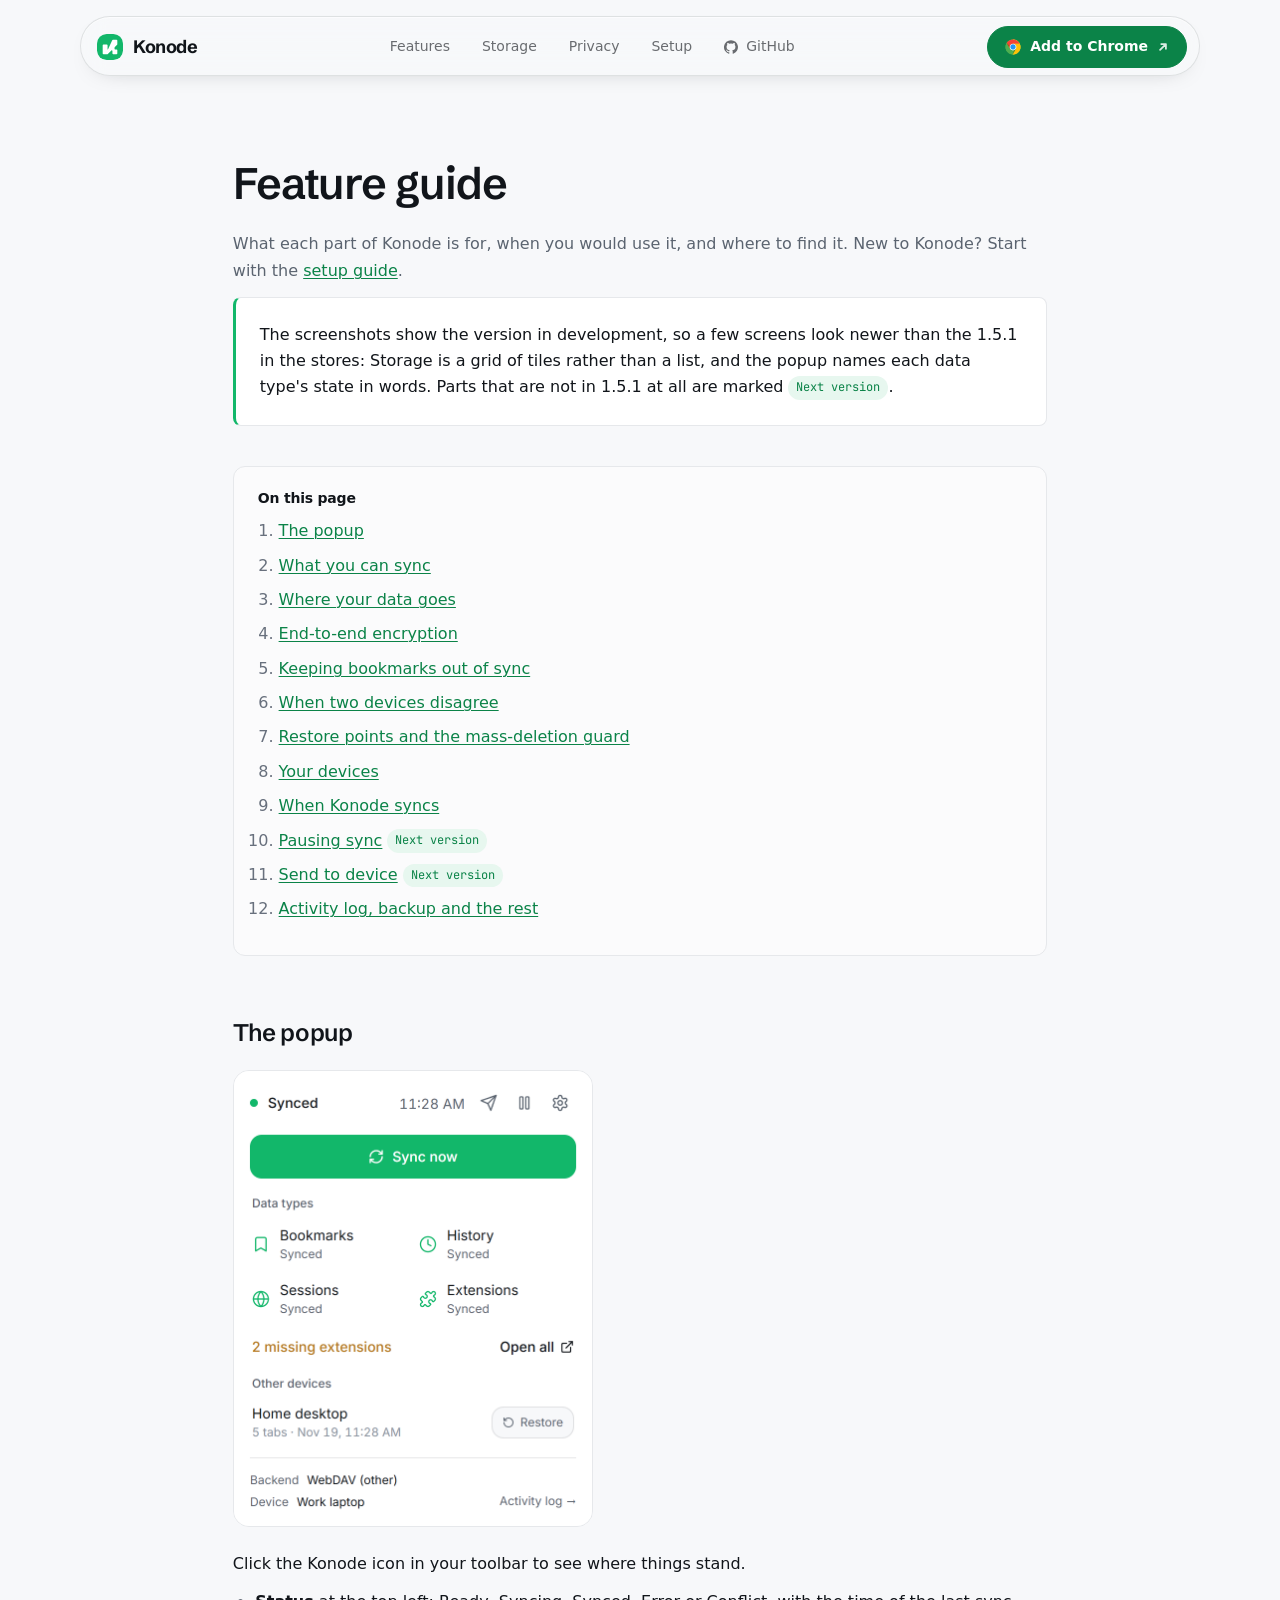
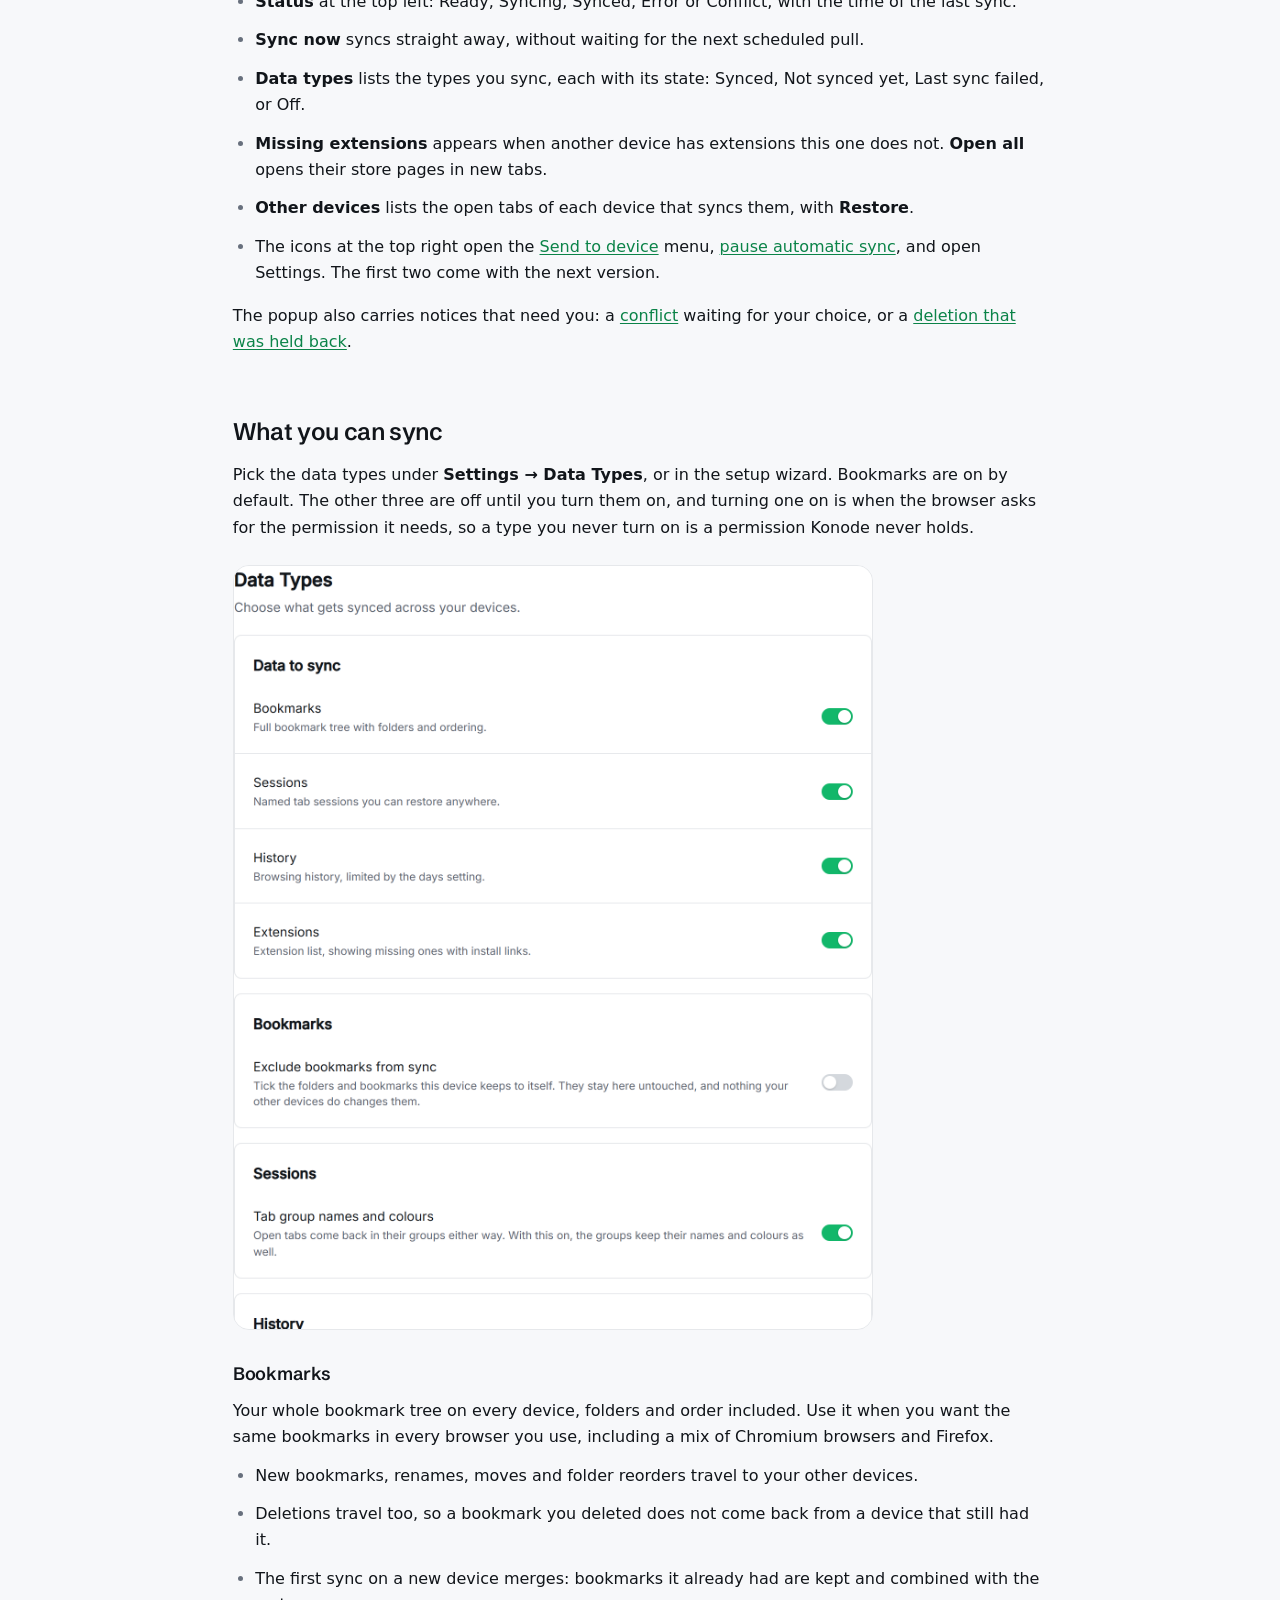
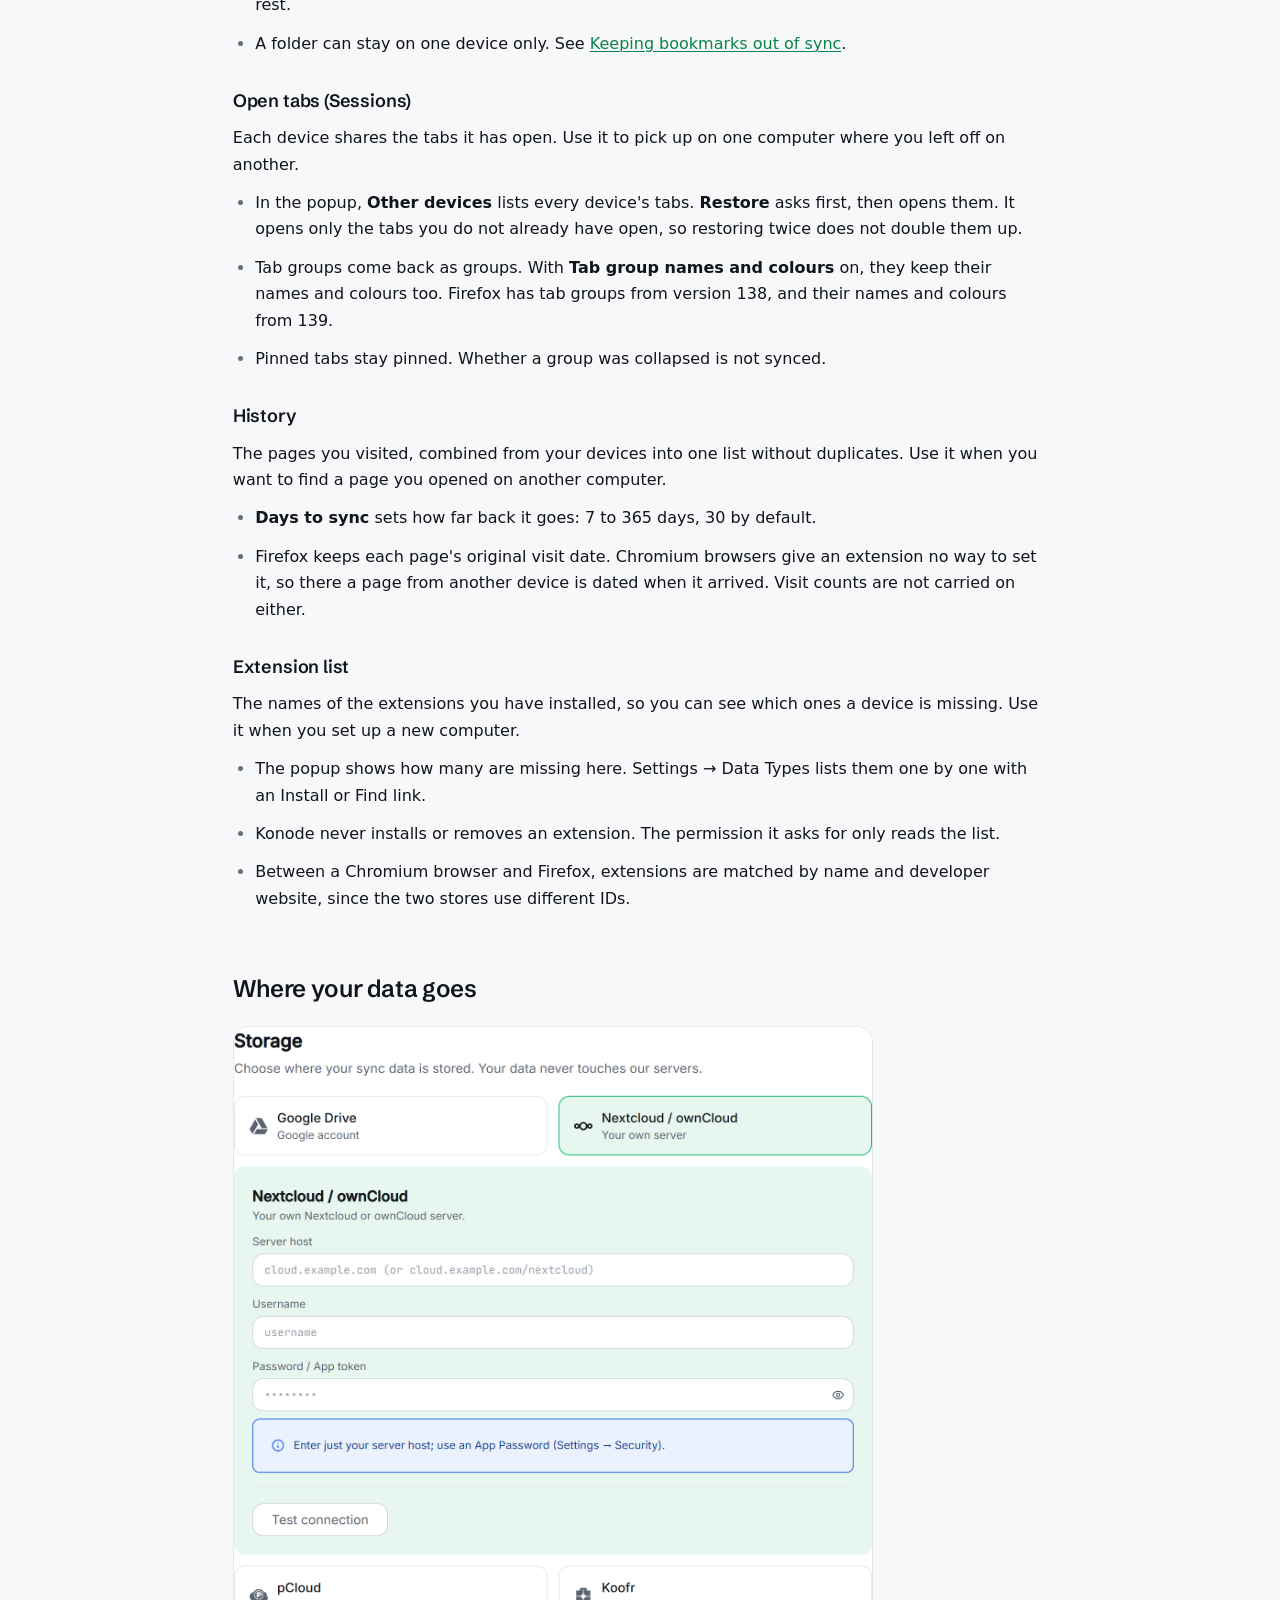
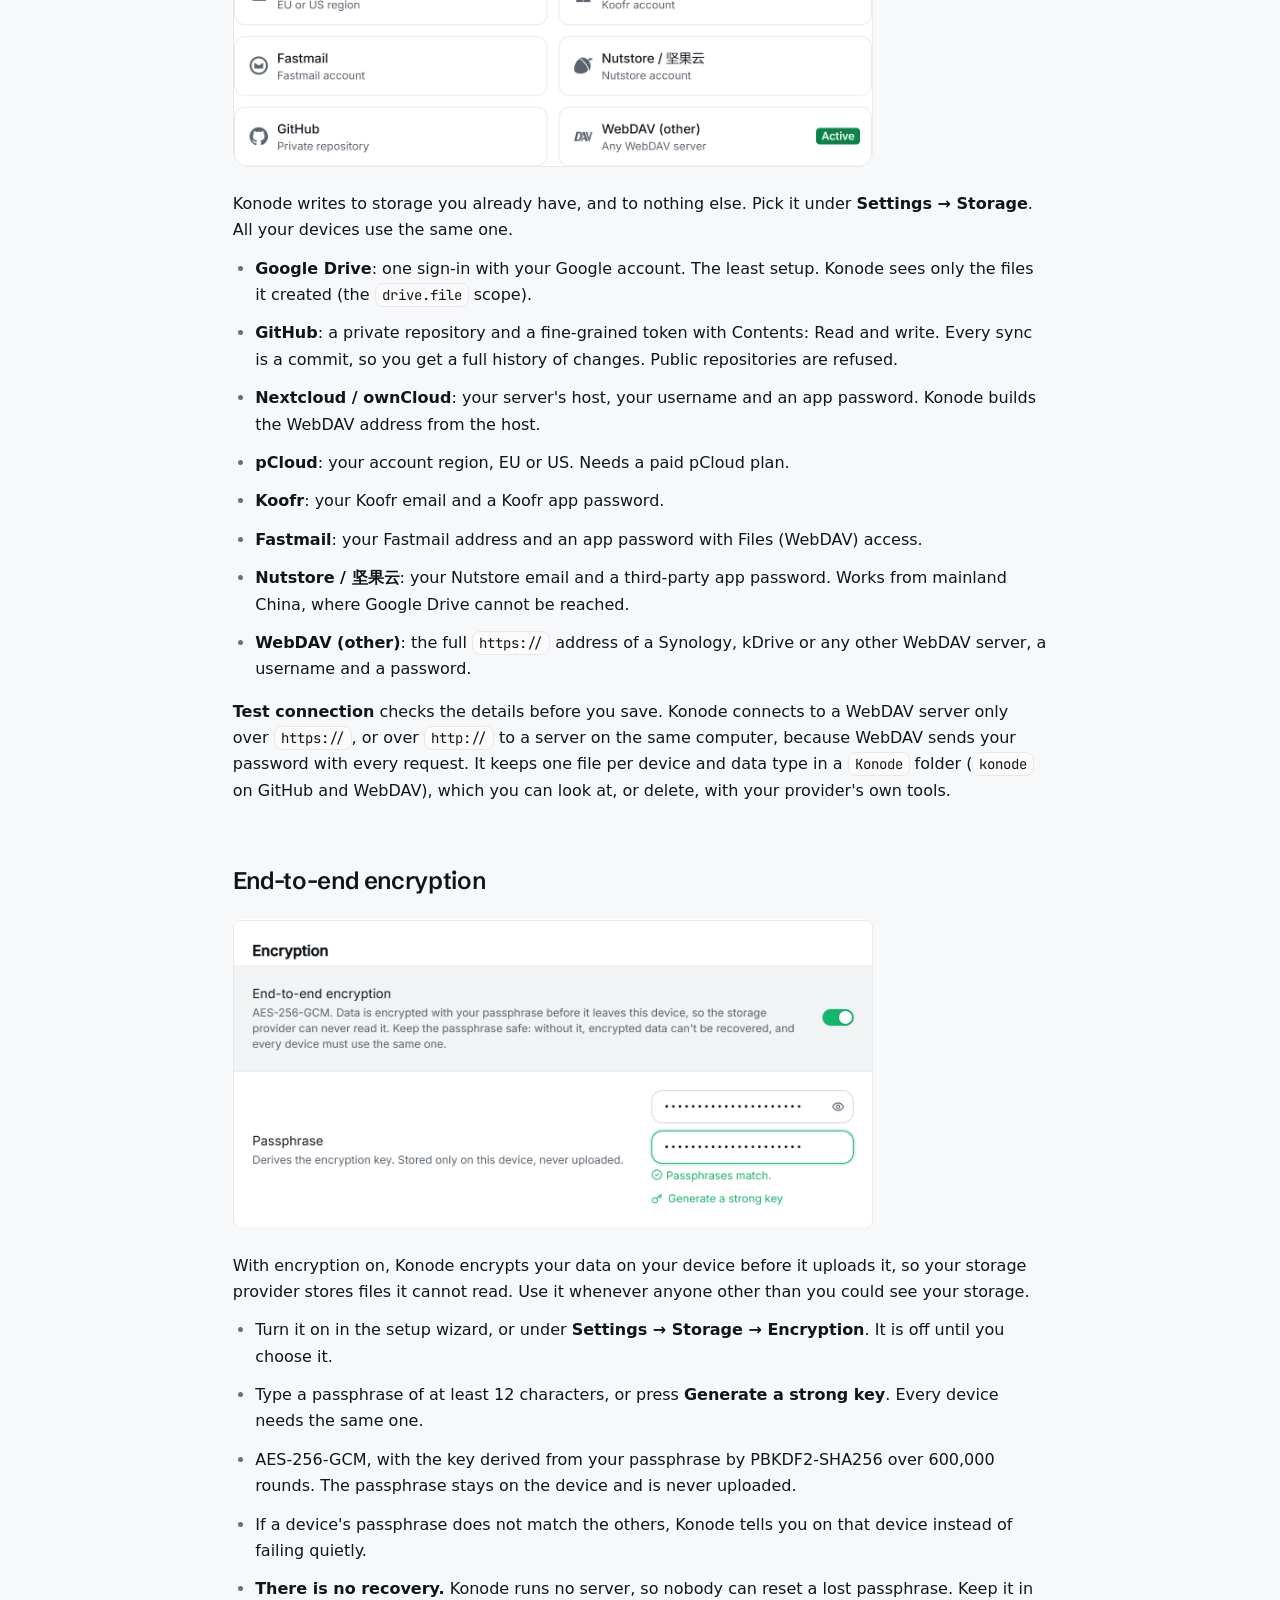
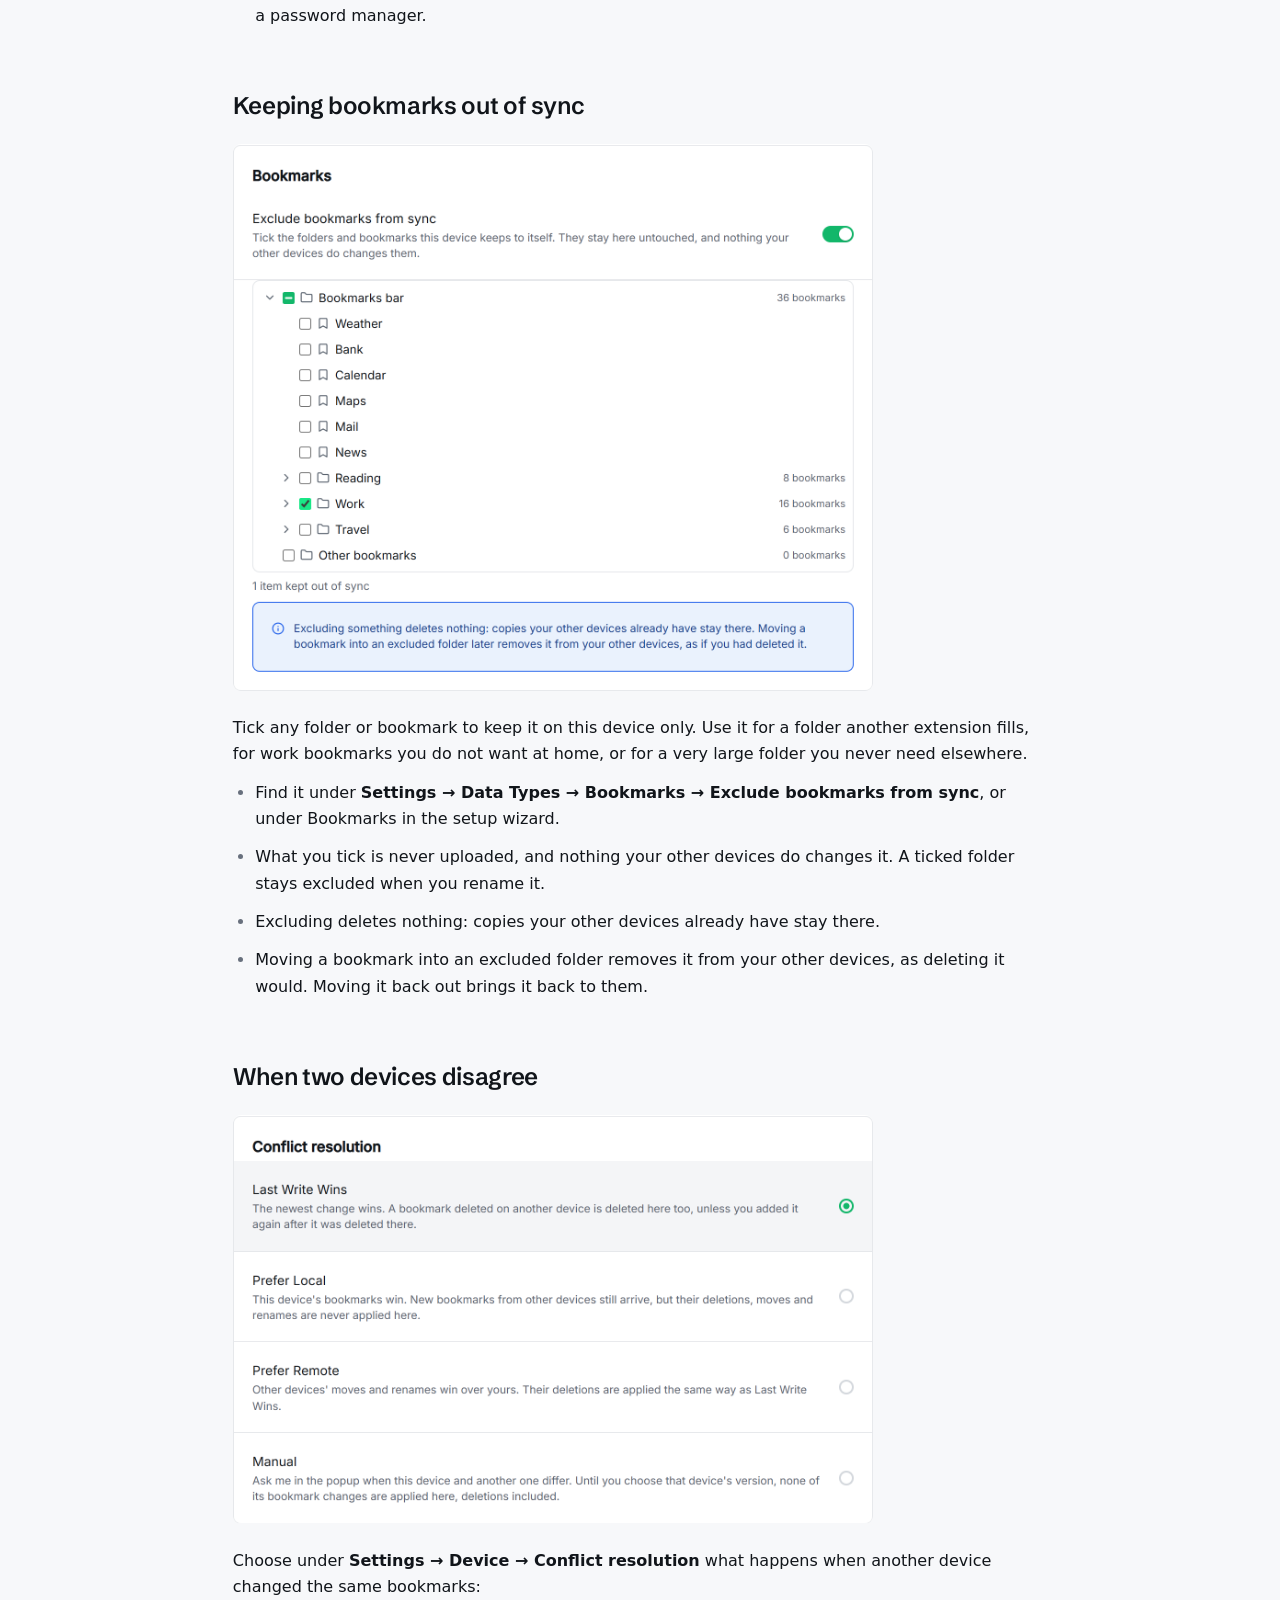
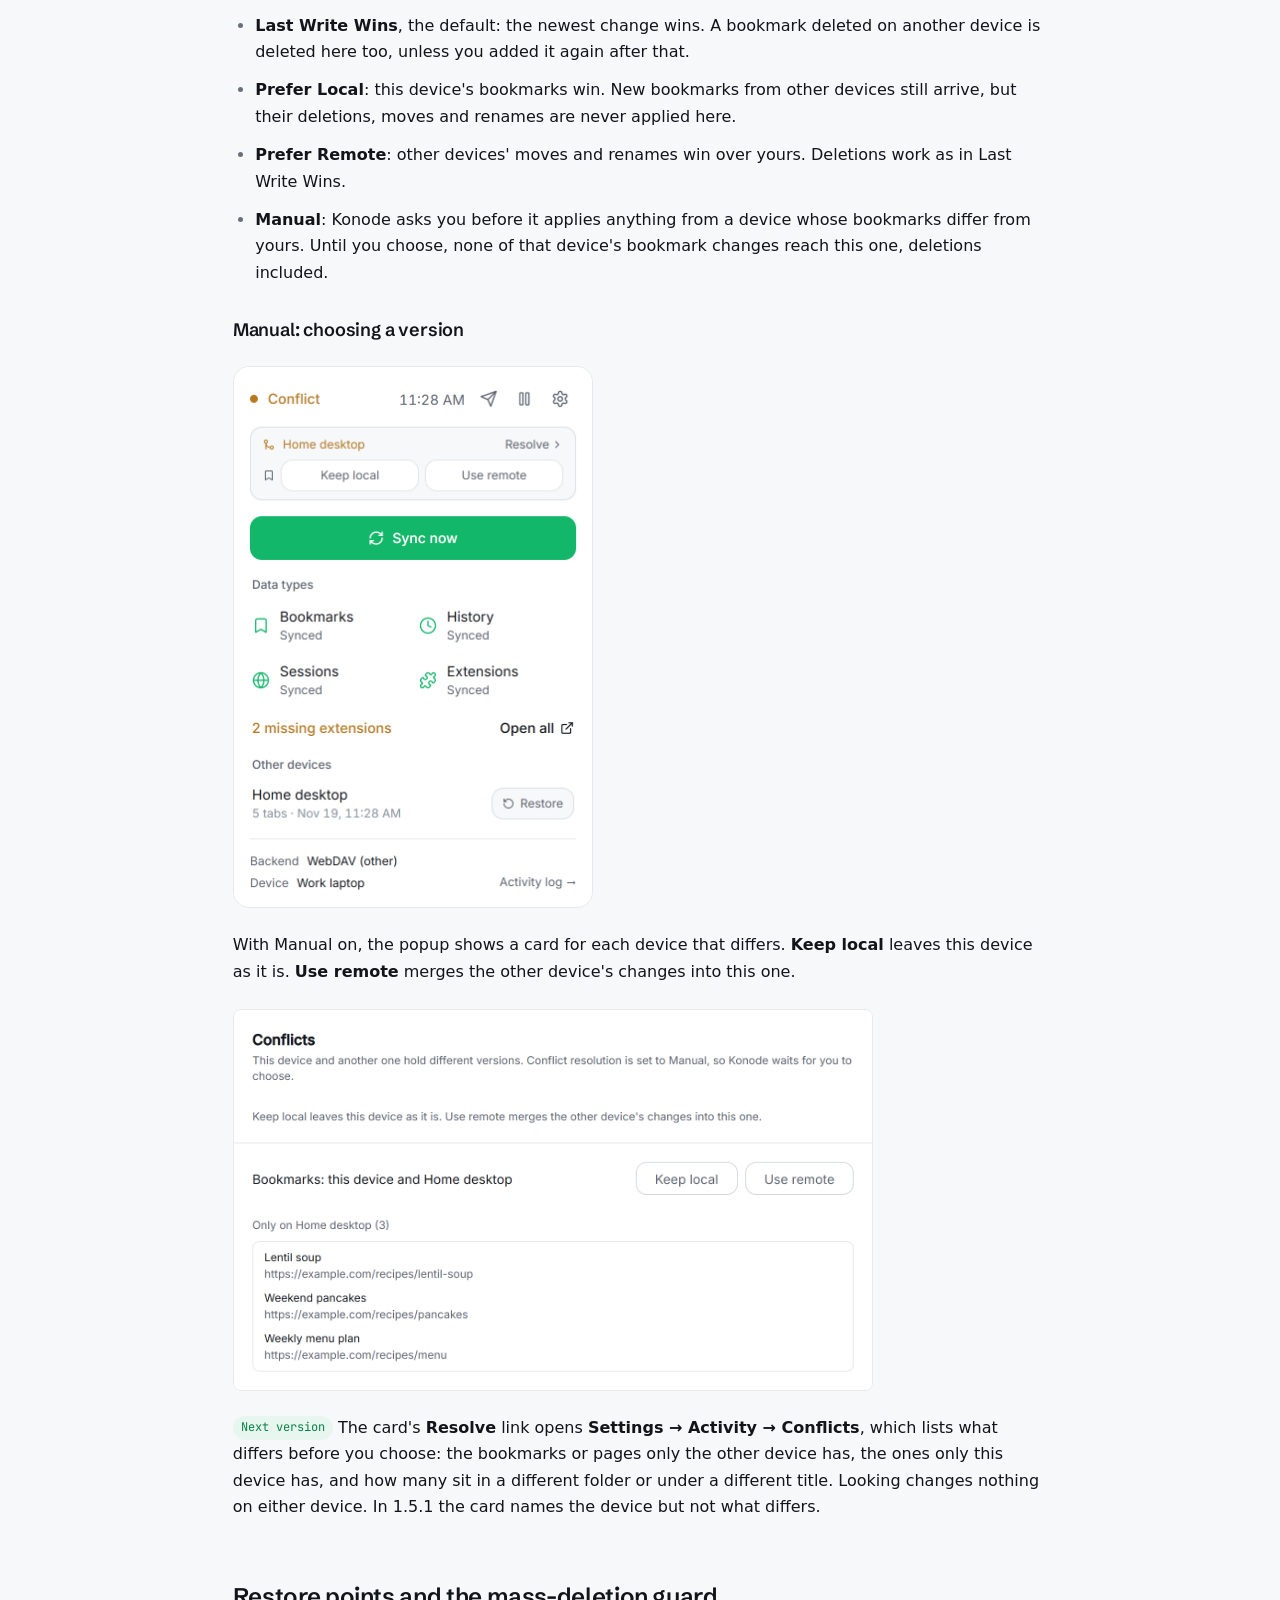
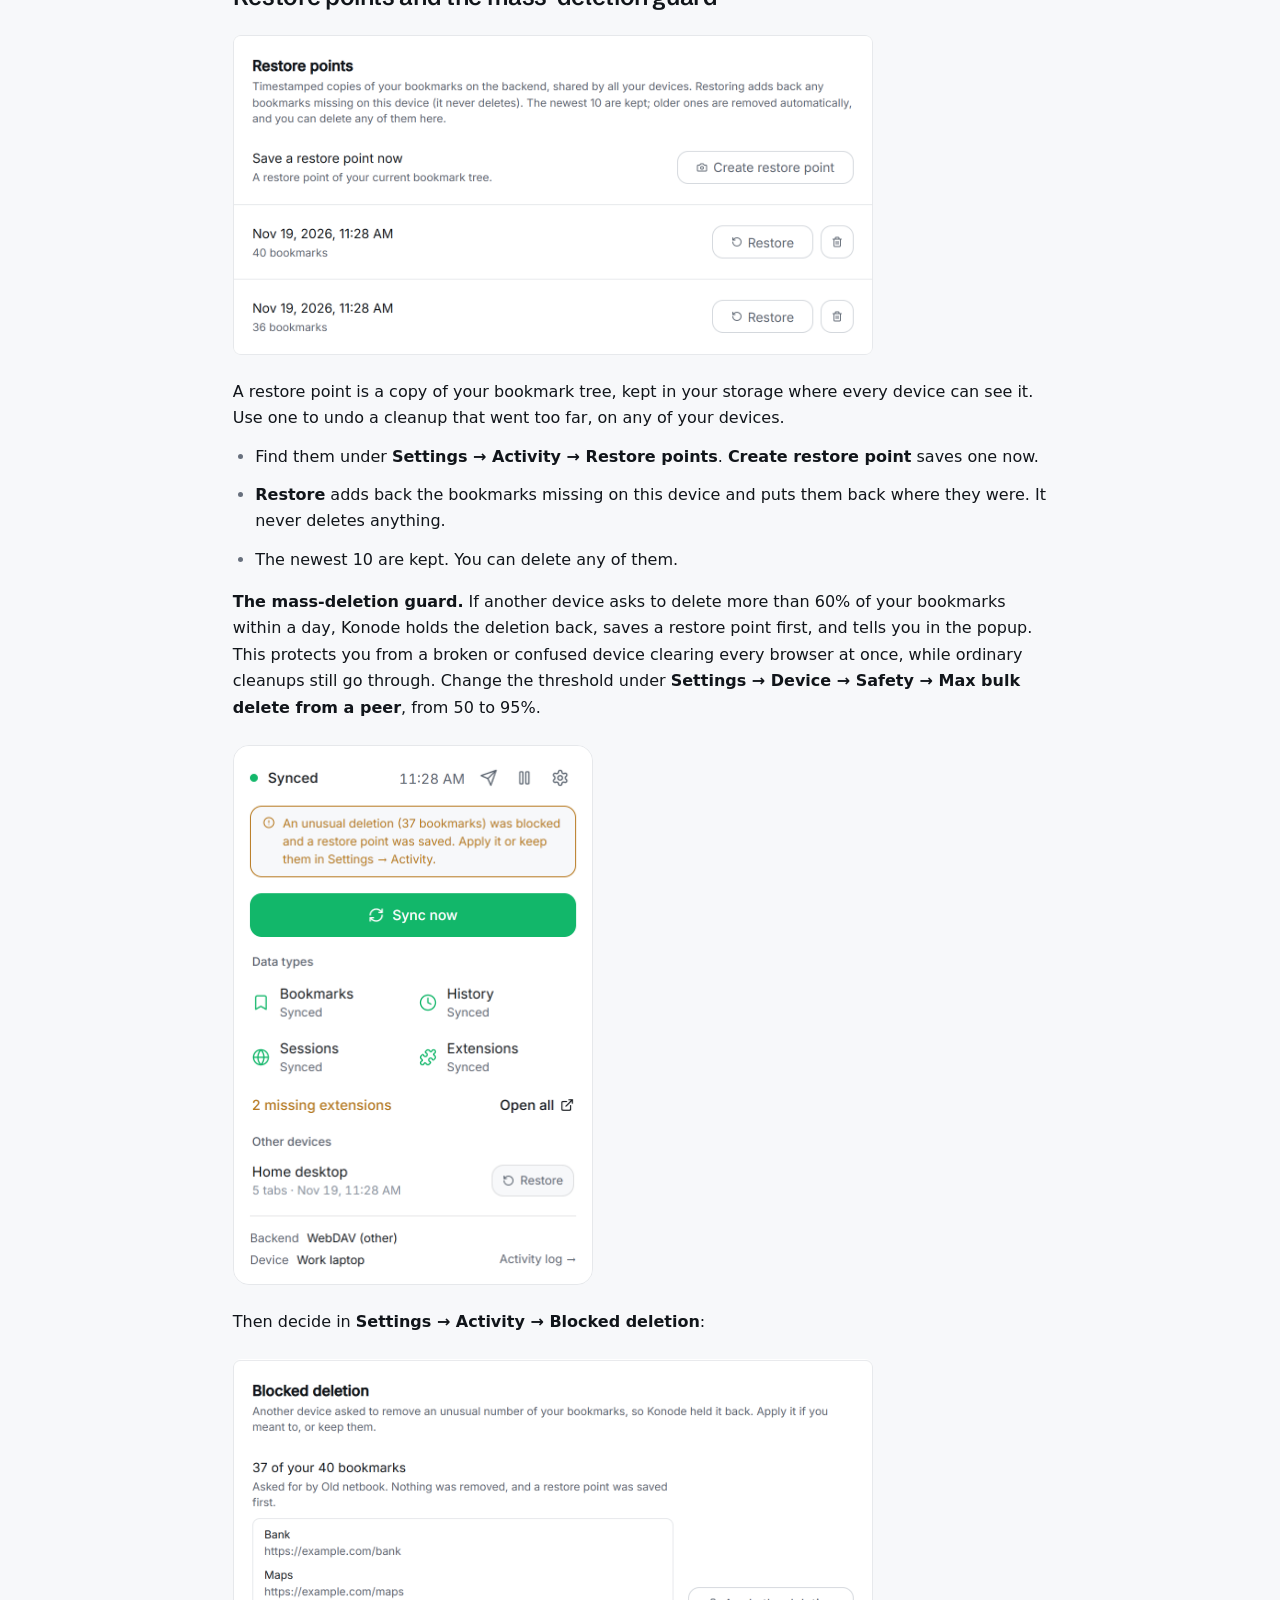
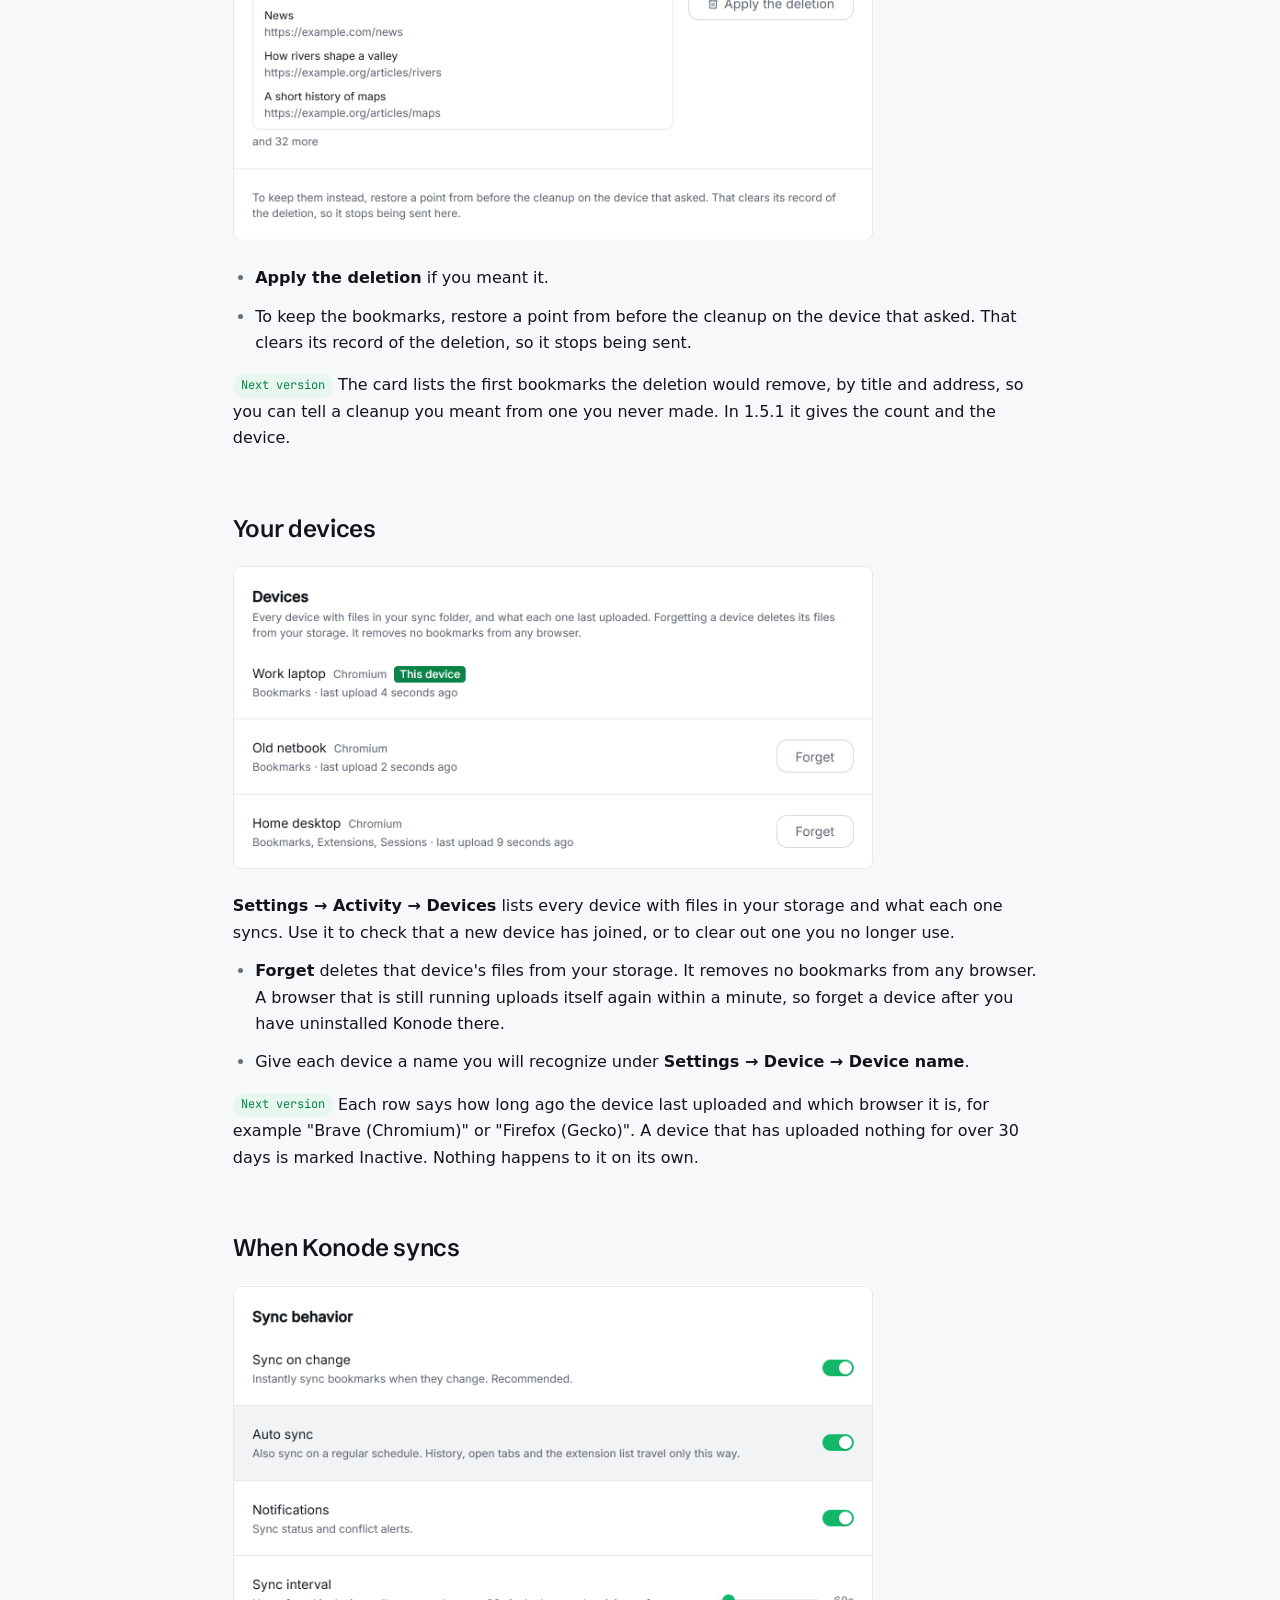
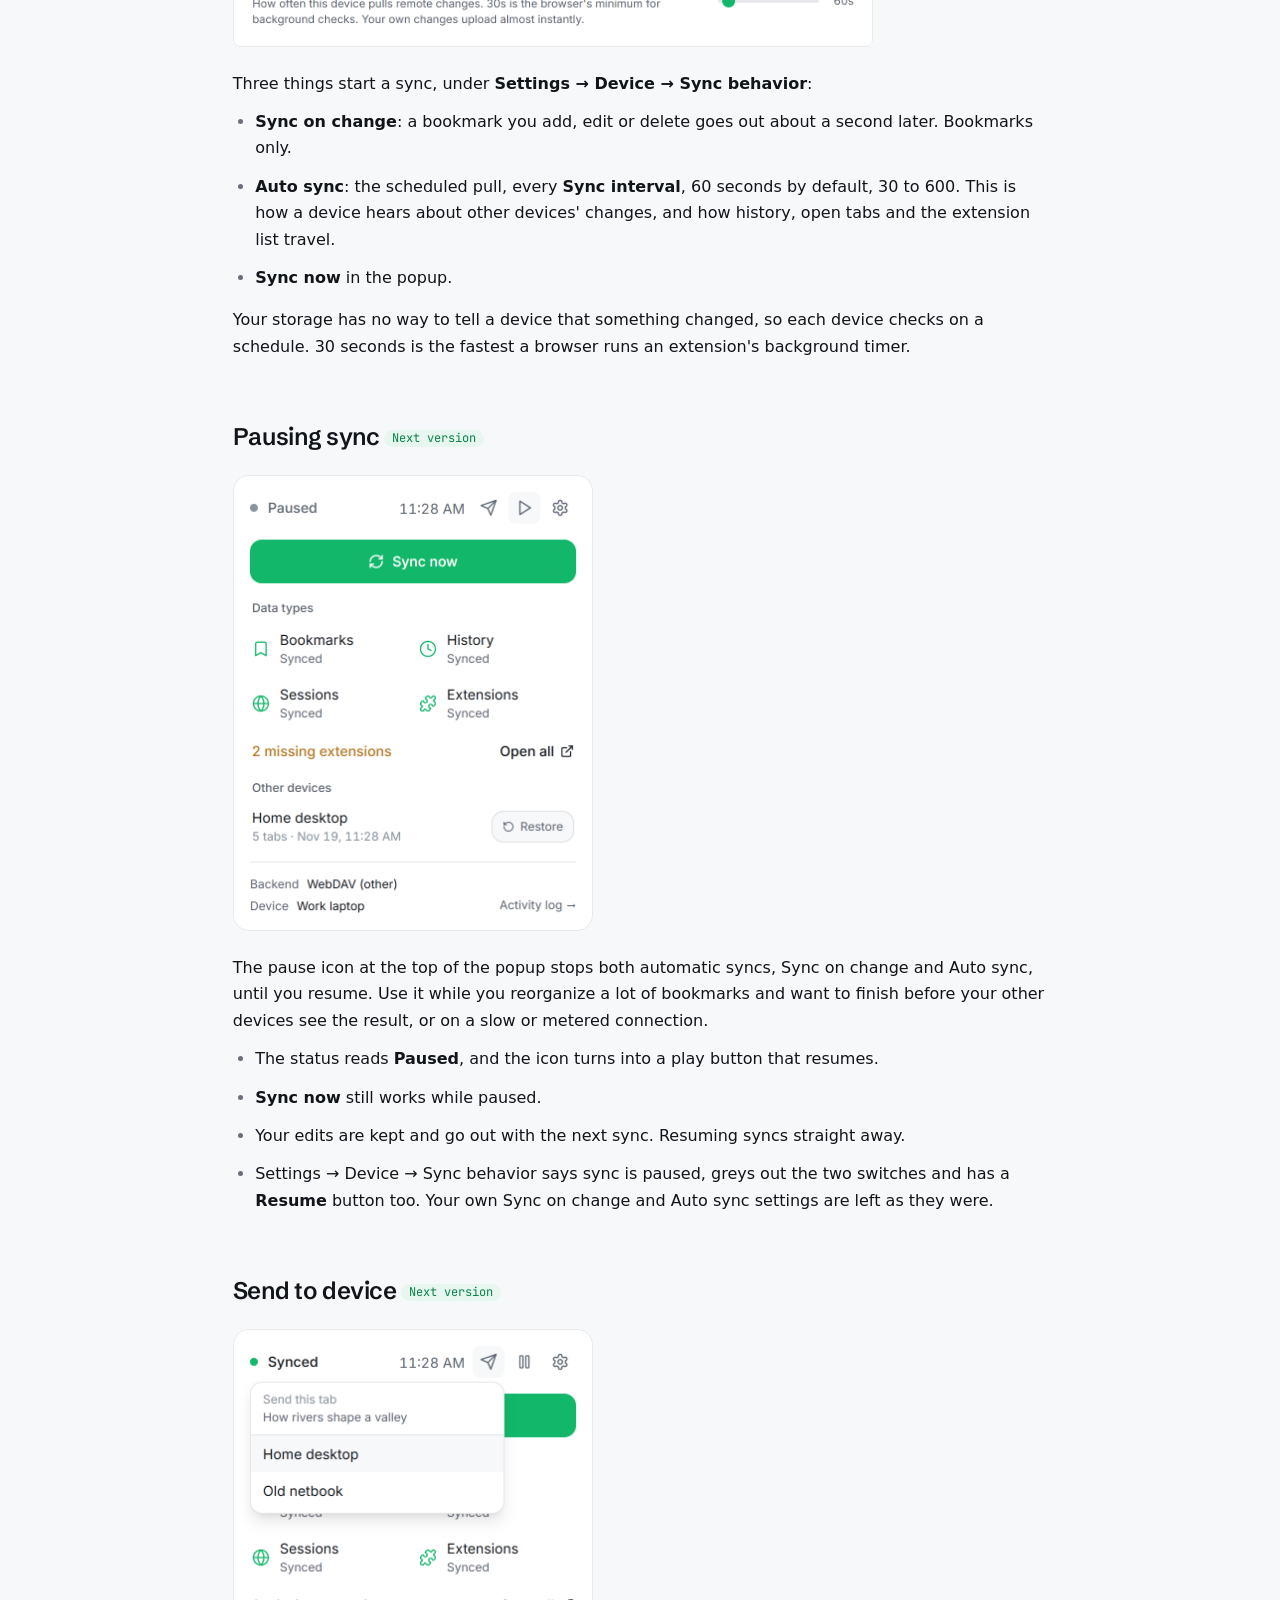
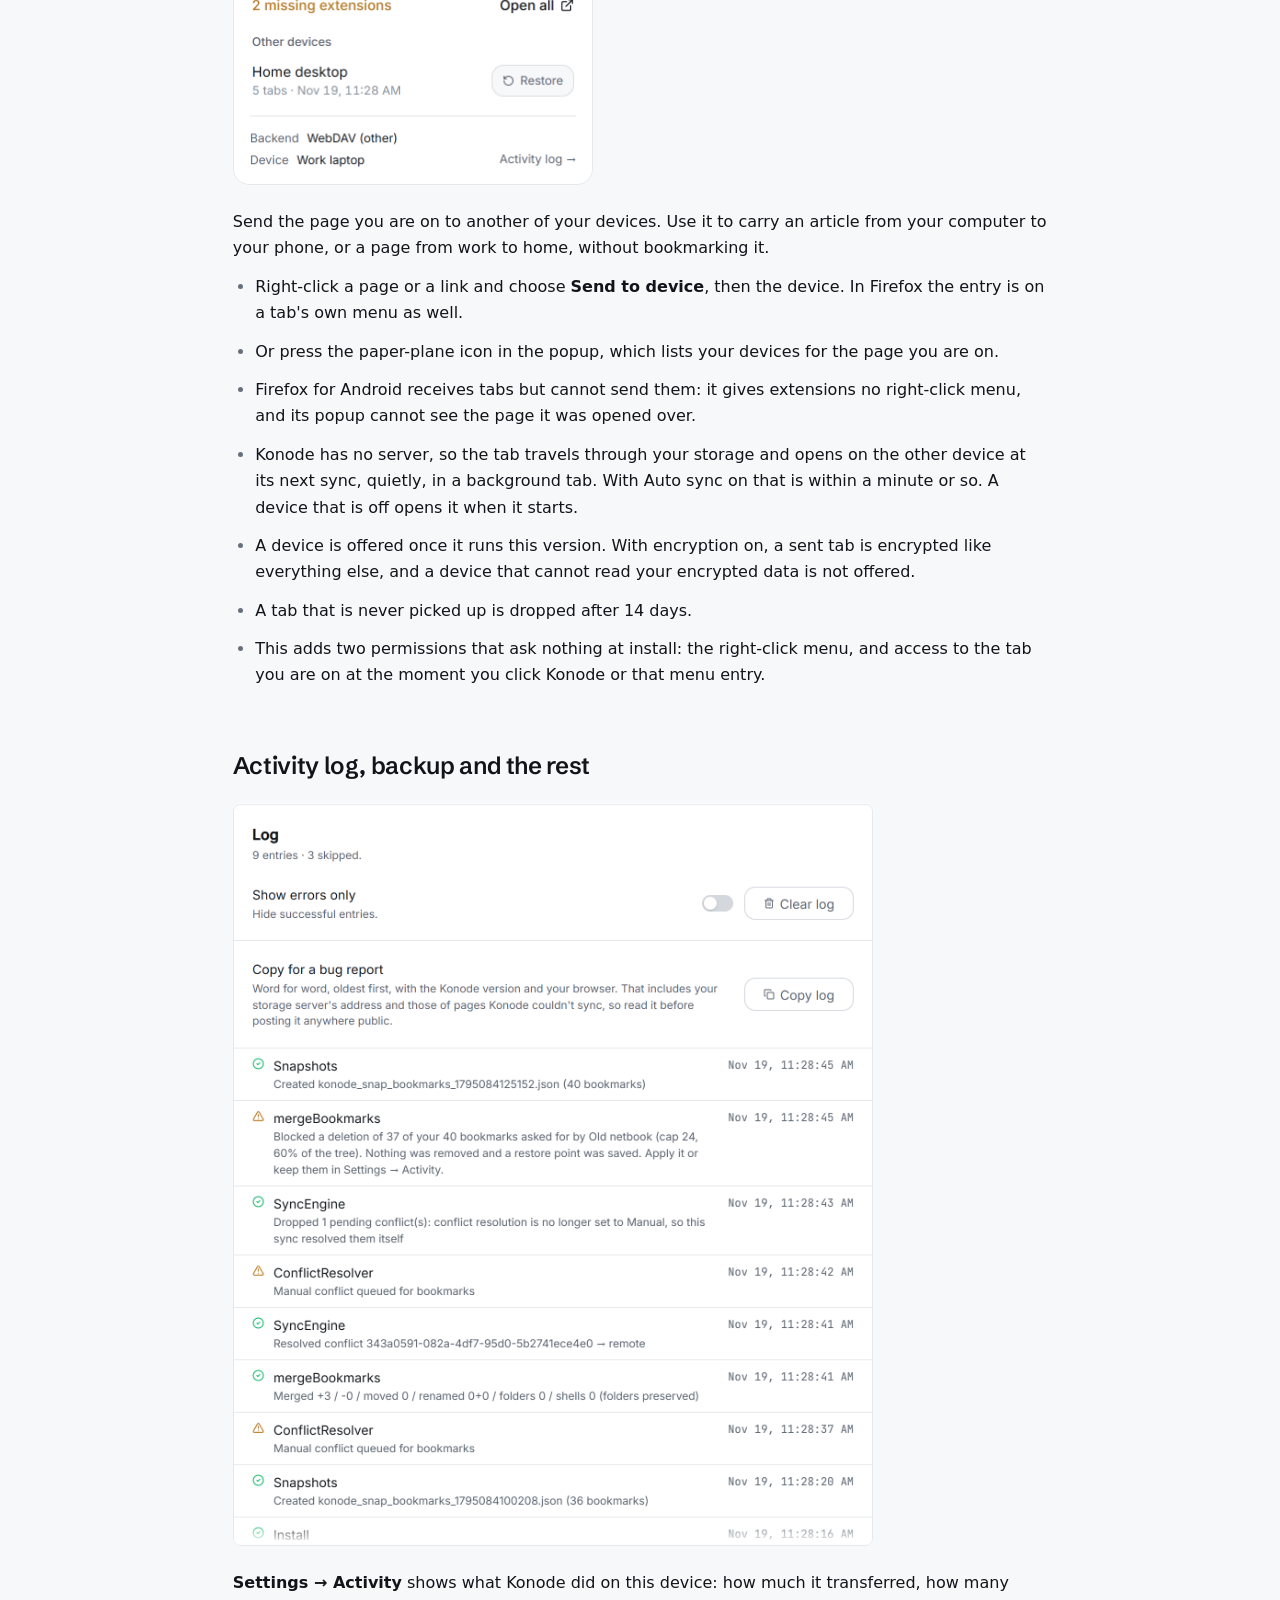
==== commit ce027bb4: "docs(site): Firefox for Android receives sent tabs but cannot send them Measured on the emulator: th" ====
--- a/features.html
+++ b/features.html
@@ -374,11 +374,12 @@
     </figure>
     <p>
       Send the page you are on to another of your devices. Use it to carry an article from
-      your phone to your computer, or a page from work to home, without bookmarking it.
+      your computer to your phone, or a page from work to home, without bookmarking it.
     </p>
     <ul>
       <li>Right-click a page or a link and choose <strong>Send to device</strong>, then the device. In Firefox the entry is on a tab's own menu as well.</li>
-      <li>Or press the paper-plane icon in the popup, which lists your devices for the page you are on. On Firefox for Android this is the way to send.</li>
+      <li>Or press the paper-plane icon in the popup, which lists your devices for the page you are on.</li>
+      <li>Firefox for Android receives tabs but cannot send them: it gives extensions no right-click menu, and its popup cannot see the page it was opened over.</li>
       <li>Konode has no server, so the tab travels through your storage and opens on the other device at its next sync, quietly, in a background tab. With Auto sync on that is within a minute or so. A device that is off opens it when it starts.</li>
       <li>A device is offered once it runs this version. With encryption on, a sent tab is encrypted like everything else, and a device that cannot read your encrypted data is not offered.</li>
       <li>A tab that is never picked up is dropped after 14 days.</li>
